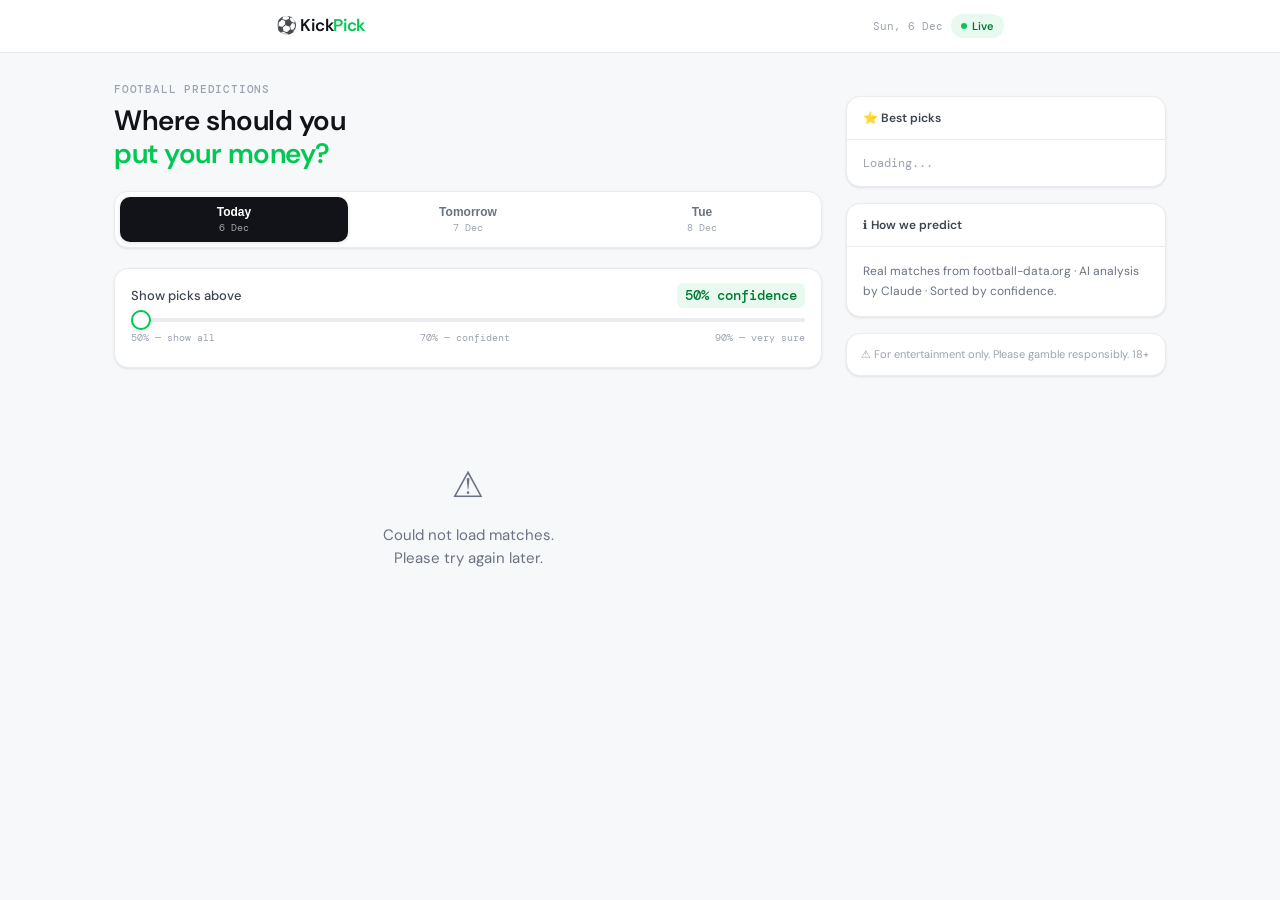
==== index.html @ d5ac938d "Update index.html" ====
<!DOCTYPE html>
<html lang="en">
<head>
<meta charset="UTF-8">
<meta name="viewport" content="width=device-width, initial-scale=1.0, viewport-fit=cover">
<title>KickPick — Today's best football picks</title>
<link rel="preconnect" href="https://fonts.googleapis.com">
<link href="https://fonts.googleapis.com/css2?family=DM+Sans:wght@400;500;600&family=DM+Mono:wght@400;500&display=swap" rel="stylesheet">
<style>
*,*::before,*::after{box-sizing:border-box;margin:0;padding:0}
:root{
  --white:#ffffff;--bg:#F7F8FA;--surface:#ffffff;--border:#EAECF0;
  --ink:#111318;--ink2:#3D4350;--ink3:#6B7280;--ink4:#9CA3AF;
  --green:#00C853;--green-bg:#E8FAF0;--green-dk:#007A32;
  --amber:#FF9500;--amber-bg:#FFF4E0;--amber-dk:#8A5100;
  --red:#F04438;--red-bg:#FEF3F2;--red-dk:#912018;
  --blue:#2563EB;--blue-bg:#EFF6FF;--blue-dk:#1E40AF;
  --radius:14px;--radius-sm:8px;
  --shadow:0 1px 3px rgba(0,0,0,0.06),0 1px 2px rgba(0,0,0,0.04);
  --font-ui:'DM Sans',system-ui,sans-serif;
  --font-data:'DM Mono',monospace;
}
html{-webkit-text-size-adjust:100%}
body{font-family:var(--font-ui);background:var(--bg);color:var(--ink);font-size:15px;line-height:1.5;min-height:100vh;-webkit-font-smoothing:antialiased}

/* Nav */
.nav{background:var(--white);border-bottom:1px solid var(--border);position:sticky;top:0;z-index:200;padding:env(safe-area-inset-top) 0 0}
.nav-inner{max-width:760px;margin:0 auto;padding:0 16px;height:52px;display:flex;align-items:center;justify-content:space-between}
.nav-logo{font-size:17px;font-weight:600;color:var(--ink);letter-spacing:-0.3px}
.nav-logo .dot{color:var(--green)}
.nav-right{display:flex;align-items:center;gap:8px}
.nav-date{font-family:var(--font-data);font-size:11px;color:var(--ink4)}
.nav-pill{display:inline-flex;align-items:center;gap:5px;background:var(--green-bg);color:var(--green-dk);font-size:11px;font-weight:600;padding:4px 10px;border-radius:20px}
.nav-pill::before{content:'';width:6px;height:6px;background:var(--green);border-radius:50%;animation:livepulse 2s ease-in-out infinite}
@keyframes livepulse{0%,100%{opacity:1;transform:scale(1)}50%{opacity:.4;transform:scale(.7)}}

/* Hero */
.hero{max-width:760px;margin:0 auto;padding:24px 16px 0}
.hero-label{font-family:var(--font-data);font-size:11px;font-weight:500;color:var(--ink4);text-transform:uppercase;letter-spacing:.8px;margin-bottom:6px}
.hero-title{font-size:clamp(22px,5vw,28px);font-weight:600;color:var(--ink);letter-spacing:-0.5px;line-height:1.2;margin-bottom:20px}
.hero-title span{color:var(--green)}

/* Date selector tabs */
.date-tabs{display:flex;gap:6px;margin-bottom:20px;background:var(--surface);border:1px solid var(--border);border-radius:var(--radius);padding:5px;box-shadow:var(--shadow)}
.date-tab{flex:1;padding:8px 4px;border-radius:10px;border:none;background:transparent;cursor:pointer;transition:all .2s;-webkit-tap-highlight-color:transparent;text-align:center}
.date-tab.active{background:var(--ink);box-shadow:0 1px 4px rgba(0,0,0,.12)}
.date-tab-label{display:block;font-size:12px;font-weight:600;color:var(--ink3);line-height:1.2;transition:color .2s}
.date-tab-date{display:block;font-family:var(--font-data);font-size:10px;color:var(--ink4);margin-top:2px;transition:color .2s}
.date-tab.active .date-tab-label{color:var(--white)}
.date-tab.active .date-tab-date{color:rgba(255,255,255,.6)}
.date-tab:hover:not(.active) .date-tab-label{color:var(--ink2)}

/* Threshold */
.threshold-bar{background:var(--surface);border:1px solid var(--border);border-radius:var(--radius);padding:14px 16px;margin-bottom:20px;box-shadow:var(--shadow)}
.threshold-top{display:flex;align-items:center;justify-content:space-between;margin-bottom:10px}
.threshold-label{font-size:13px;font-weight:500;color:var(--ink2)}
.threshold-value{font-family:var(--font-data);font-size:14px;font-weight:500;color:var(--green-dk);background:var(--green-bg);padding:2px 8px;border-radius:6px}
.threshold-track{position:relative;height:4px;background:var(--border);border-radius:2px;margin-bottom:6px}
.threshold-fill{position:absolute;left:0;top:0;height:100%;background:var(--green);border-radius:2px;transition:width .1s;pointer-events:none}
input[type=range].slider{-webkit-appearance:none;appearance:none;position:absolute;top:-8px;left:0;width:100%;height:20px;background:transparent;cursor:pointer}
input[type=range].slider::-webkit-slider-thumb{-webkit-appearance:none;width:20px;height:20px;border-radius:50%;background:var(--white);border:2px solid var(--green);box-shadow:0 1px 4px rgba(0,0,0,.15)}
input[type=range].slider::-moz-range-thumb{width:20px;height:20px;border-radius:50%;background:var(--white);border:2px solid var(--green);box-shadow:0 1px 4px rgba(0,0,0,.15)}
.threshold-hints{display:flex;justify-content:space-between;font-family:var(--font-data);font-size:10px;color:var(--ink4);margin-top:8px}
.match-count-line{font-size:12px;color:var(--ink3);margin-top:8px}
.match-count-line strong{color:var(--ink);font-weight:600}

/* League pills */
.summary-row{display:flex;gap:8px;margin-bottom:20px;overflow-x:auto;-webkit-overflow-scrolling:touch;scrollbar-width:none;padding-bottom:2px}
.summary-row::-webkit-scrollbar{display:none}
.sum-pill{flex-shrink:0;display:flex;align-items:center;gap:6px;background:var(--surface);border:1px solid var(--border);border-radius:20px;padding:6px 12px;font-size:12px;font-weight:500;color:var(--ink2);white-space:nowrap;box-shadow:var(--shadow);cursor:pointer;transition:all .15s;-webkit-tap-highlight-color:transparent}
.sum-pill.active{background:var(--ink);border-color:var(--ink);color:var(--white)}
.sum-pill .pill-count{background:var(--border);color:var(--ink3);font-family:var(--font-data);font-size:10px;padding:1px 6px;border-radius:10px}
.sum-pill.active .pill-count{background:rgba(255,255,255,.2);color:var(--white)}

/* Feed */
.feed{max-width:760px;margin:0 auto;padding:0 16px 100px}
.feed-section-label{font-family:var(--font-data);font-size:10px;font-weight:500;text-transform:uppercase;letter-spacing:.8px;color:var(--ink4);margin-bottom:10px;padding-top:4px}

/* Match card */
.match-card{background:var(--surface);border:1px solid var(--border);border-radius:var(--radius);margin-bottom:10px;box-shadow:var(--shadow);overflow:hidden;transition:box-shadow .2s;-webkit-tap-highlight-color:transparent}
.card-header{padding:14px 16px;display:grid;grid-template-columns:1fr auto;gap:12px;align-items:center;cursor:pointer;user-select:none}
.card-left{min-width:0}
.card-meta{display:flex;align-items:center;gap:6px;margin-bottom:6px}
.league-badge{font-size:10px;font-weight:600;padding:2px 7px;border-radius:5px;letter-spacing:.3px;white-space:nowrap}
.kickoff-tag{font-family:var(--font-data);font-size:11px;color:var(--ink4)}
.status-live{font-family:var(--font-data);font-size:10px;font-weight:600;color:var(--red);background:var(--red-bg);padding:2px 7px;border-radius:5px;animation:livepulse 1.5s ease-in-out infinite}
.teams-line{font-size:15px;font-weight:600;color:var(--ink);letter-spacing:-0.2px;white-space:nowrap;overflow:hidden;text-overflow:ellipsis;margin-bottom:4px}
.verdict-line{display:flex;align-items:center;gap:6px}
.verdict-chip{font-size:12px;font-weight:600;padding:3px 9px;border-radius:6px}
.verdict-reason{font-size:12px;color:var(--ink3);overflow:hidden;text-overflow:ellipsis;white-space:nowrap}
.verdict-loading{font-size:12px;color:var(--ink4);font-family:var(--font-data);animation:fadepulse 1.2s ease-in-out infinite}
@keyframes fadepulse{0%,100%{opacity:.4}50%{opacity:1}}

/* Confidence ring */
.conf-ring-wrap{display:flex;flex-direction:column;align-items:center;gap:3px;flex-shrink:0}
.conf-ring{width:52px;height:52px;position:relative}
.conf-ring svg{width:52px;height:52px;transform:rotate(-90deg)}
.conf-ring .ring-bg{fill:none;stroke:var(--border);stroke-width:4}
.conf-ring .ring-fill{fill:none;stroke-width:4;stroke-linecap:round;transition:stroke-dashoffset .6s cubic-bezier(.4,0,.2,1)}
.conf-ring .ring-text{position:absolute;inset:0;display:flex;align-items:center;justify-content:center;font-family:var(--font-data);font-size:12px;font-weight:500}
.conf-label-sm{font-family:var(--font-data);font-size:9px;color:var(--ink4);text-transform:uppercase;letter-spacing:.4px}
.ring-skeleton{width:52px;height:52px;border-radius:50%;background:linear-gradient(90deg,var(--border) 25%,#F3F4F6 50%,var(--border) 75%);background-size:200% 100%;animation:shimmer 1.5s infinite}
@keyframes shimmer{0%{background-position:200% 0}100%{background-position:-200% 0}}

/* Card body */
.card-body{border-top:1px solid var(--border);overflow:hidden;max-height:0;transition:max-height .35s cubic-bezier(.4,0,.2,1)}
.card-body.open{max-height:900px}
.card-body-inner{padding:16px}
.signals{display:grid;grid-template-columns:1fr 1fr 1fr;gap:8px;margin-bottom:16px}
.signal-col{background:var(--bg);border-radius:var(--radius-sm);padding:10px 10px 8px;border:1px solid var(--border)}
.signal-src{font-size:9px;font-weight:600;text-transform:uppercase;letter-spacing:.5px;color:var(--ink4);margin-bottom:5px}
.signal-pick{font-size:14px;font-weight:600;color:var(--ink);line-height:1.1;margin-bottom:3px}
.signal-sub{font-family:var(--font-data);font-size:10px;color:var(--ink3)}
.signal-loading{font-family:var(--font-data);font-size:11px;color:var(--ink4);animation:fadepulse 1.2s ease-in-out infinite}
.stats-block{margin-bottom:16px}
.stat-row{display:grid;grid-template-columns:72px 1fr 72px;align-items:center;gap:8px;margin-bottom:6px}
.stat-val-left{font-family:var(--font-data);font-size:12px;font-weight:500;color:var(--ink2);text-align:right}
.stat-val-right{font-family:var(--font-data);font-size:12px;font-weight:500;color:var(--ink2);text-align:left}
.stat-bar-wrap{position:relative;height:6px;background:var(--border);border-radius:3px;overflow:hidden}
.stat-bar-home{position:absolute;left:0;top:0;height:100%;background:var(--blue);border-radius:3px}
.stat-bar-away{position:absolute;right:0;top:0;height:100%;background:var(--amber);border-radius:3px}
.stat-name{text-align:center;font-size:9px;font-weight:600;text-transform:uppercase;letter-spacing:.5px;color:var(--ink4);margin-bottom:3px}
.form-row{display:grid;grid-template-columns:1fr auto 1fr;align-items:center;gap:8px;margin-bottom:16px}
.form-dots{display:flex;gap:4px}
.form-dots.right{justify-content:flex-end}
.form-dot{width:20px;height:20px;border-radius:50%;font-size:9px;font-weight:700;display:flex;align-items:center;justify-content:center}
.fd-w{background:var(--green-bg);color:var(--green-dk)}
.fd-d{background:#F3F4F6;color:var(--ink3)}
.fd-l{background:var(--red-bg);color:var(--red-dk)}
.form-vs{font-size:10px;font-weight:600;color:var(--ink4);text-align:center}
.odds-row{display:grid;grid-template-columns:1fr 1fr 1fr;gap:6px}
.odd-btn{background:var(--bg);border:1.5px solid var(--border);border-radius:var(--radius-sm);padding:8px 4px 7px;text-align:center;cursor:pointer;transition:all .15s}
.odd-btn.best{background:var(--green-bg);border-color:var(--green)}
.odd-label{display:block;font-size:9px;font-weight:600;text-transform:uppercase;letter-spacing:.4px;color:var(--ink4);margin-bottom:3px}
.odd-value{font-family:var(--font-data);font-size:16px;font-weight:500;color:var(--ink)}
.odd-btn.best .odd-value{color:var(--green-dk)}
.ai-strip{background:var(--blue-bg);border:1px solid #BFDBFE;border-radius:var(--radius-sm);padding:10px 12px;margin-top:10px;display:flex;align-items:flex-start;gap:8px}
.ai-icon{font-size:14px;flex-shrink:0;margin-top:1px}
.ai-text{font-size:12px;color:var(--blue-dk);line-height:1.5}

/* Early pick note for future dates */
.early-note{background:var(--amber-bg);border:1px solid #FDE68A;border-radius:var(--radius-sm);padding:10px 12px;margin-top:10px;font-size:12px;color:var(--amber-dk);display:flex;align-items:center;gap:6px}

/* States */
.global-loading{text-align:center;padding:60px 24px}
.global-loading .spinner{width:32px;height:32px;border:3px solid var(--border);border-top-color:var(--green);border-radius:50%;animation:spin .8s linear infinite;margin:0 auto 16px}
@keyframes spin{to{transform:rotate(360deg)}}
.global-loading p{font-size:14px;color:var(--ink3)}
.empty-state{text-align:center;padding:48px 24px;color:var(--ink3)}
.empty-icon{font-size:36px;margin-bottom:12px}
.no-matches-box{background:var(--surface);border:1px solid var(--border);border-radius:var(--radius);padding:32px;text-align:center;margin-bottom:16px}
.no-matches-box h3{font-size:18px;font-weight:600;margin-bottom:8px}
.no-matches-box p{font-size:13px;color:var(--ink3);line-height:1.7}

/* Verdict colours */
.verdict-high{background:var(--green-bg);color:var(--green-dk)}
.verdict-mid{background:var(--amber-bg);color:var(--amber-dk)}
.verdict-low{background:#F3F4F6;color:var(--ink3)}

/* Bottom nav */
.bottom-nav{position:fixed;bottom:0;left:0;right:0;background:var(--white);border-top:1px solid var(--border);display:flex;padding:8px 0 max(8px,env(safe-area-inset-bottom));z-index:200}
.bn-item{flex:1;display:flex;flex-direction:column;align-items:center;gap:3px;padding:4px 0;color:var(--ink4);font-size:10px;font-weight:500;cursor:pointer;-webkit-tap-highlight-color:transparent;transition:color .15s}
.bn-item.active{color:var(--green-dk)}
.bn-icon{font-size:20px;line-height:1}

/* Desktop */
@media(min-width:900px){
  .layout{max-width:1100px;margin:0 auto;display:grid;grid-template-columns:1fr 320px;gap:24px;padding:0 24px;align-items:start}
  .hero,.feed{max-width:none;padding-left:0;padding-right:0}
  .hero{padding-top:28px}
  .bottom-nav{display:none}
  .feed{padding-bottom:40px}
  .sidebar-panel{position:sticky;top:68px;display:flex;flex-direction:column;gap:16px;padding-top:28px}
  .side-widget{background:var(--surface);border:1px solid var(--border);border-radius:var(--radius);overflow:hidden;box-shadow:var(--shadow)}
  .side-widget-head{padding:12px 16px;border-bottom:1px solid var(--border);font-size:12px;font-weight:600;color:var(--ink2)}
  .side-widget-body{padding:14px 16px}
  .side-row{display:flex;justify-content:space-between;align-items:center;padding:8px 0;border-bottom:1px solid var(--border);font-size:13px}
  .side-row:last-child{border-bottom:none}
  .side-match{color:var(--ink3);font-size:11px;margin-bottom:1px}
  .side-pick{font-weight:600;color:var(--ink)}
  .side-conf{font-family:var(--font-data);font-size:12px;font-weight:500;padding:2px 8px;border-radius:6px}
  .sc-high{background:var(--green-bg);color:var(--green-dk)}
  .sc-mid{background:var(--amber-bg);color:var(--amber-dk)}
}
@media(max-width:899px){.sidebar-panel{display:none}}
@media(max-width:600px){.signals{grid-template-columns:1fr}.hero-title{font-size:22px}}
@media(prefers-reduced-motion:reduce){*,*::before,*::after{animation-duration:.01ms!important;transition-duration:.01ms!important}}
</style>
</head>
<body>

<nav class="nav">
  <div class="nav-inner">
    <div class="nav-logo">⚽ Kick<span class="dot">Pick</span></div>
    <div class="nav-right">
      <span class="nav-date" id="nav-date"></span>
      <span class="nav-pill">Live</span>
    </div>
  </div>
</nav>

<div class="layout">
<div>
  <header class="hero">
    <div class="hero-label">Football predictions</div>
    <h1 class="hero-title">Where should you<br><span>put your money?</span></h1>

    <!-- Date selector -->
    <div class="date-tabs" id="date-tabs" role="tablist"></div>

    <!-- Threshold -->
    <div class="threshold-bar">
      <div class="threshold-top">
        <span class="threshold-label">Show picks above</span>
        <span class="threshold-value" id="thresh-display">50% confidence</span>
      </div>
      <div class="threshold-track">
        <div class="threshold-fill" id="thresh-fill"></div>
        <input type="range" class="slider" id="thresh-slider" min="50" max="90" value="50" step="5">
      </div>
      <div class="threshold-hints">
        <span>50% — show all</span>
        <span>70% — confident</span>
        <span>90% — very sure</span>
      </div>
      <div class="match-count-line" id="match-count-line"></div>
    </div>

    <!-- League pills -->
    <div class="summary-row" id="filter-pills"></div>
  </header>

  <main class="feed" id="feed">
    <div class="global-loading">
      <div class="spinner"></div>
      <p>Loading matches...</p>
    </div>
  </main>
</div>

<aside class="sidebar-panel">
  <div class="side-widget">
    <div class="side-widget-head">⭐ Best picks</div>
    <div class="side-widget-body" id="side-best">
      <div style="font-size:12px;color:var(--ink4);font-family:var(--font-data)">Loading...</div>
    </div>
  </div>
  <div class="side-widget">
    <div class="side-widget-head">ℹ️ How we predict</div>
    <div class="side-widget-body">
      <p style="font-size:12px;color:var(--ink3);line-height:1.7">Real matches from football-data.org · AI analysis by Claude · Sorted by confidence.</p>
    </div>
  </div>
  <div style="background:var(--surface);border:1px solid var(--border);border-radius:var(--radius);padding:12px 14px;font-size:11px;color:var(--ink4);line-height:1.6;box-shadow:var(--shadow)">
    ⚠ For entertainment only. Please gamble responsibly. 18+
  </div>
</aside>
</div>

<nav class="bottom-nav">
  <div class="bn-item active"><span class="bn-icon">⚽</span><span>Matches</span></div>
  <div class="bn-item"><span class="bn-icon">🏆</span><span>Leagues</span></div>
  <div class="bn-item"><span class="bn-icon">📈</span><span>Track record</span></div>
  <div class="bn-item"><span class="bn-icon">⚙️</span><span>Settings</span></div>
</nav>

<script>
// ── State ─────────────────────────────────────────────────────────────────────
let MATCHES = [];
let threshold = 50;
let activeLeague = 'all';
let activeOffset = 0; // 0=today, 1=tomorrow, 2=+2days
let openCards = new Set();
let loadingDates = new Set();

// ── Date helpers ──────────────────────────────────────────────────────────────
function getDateStr(offset) {
  const d = new Date();
  d.setDate(d.getDate() + offset);
  return d.toISOString().split('T')[0];
}

function formatTabDate(offset) {
  const d = new Date();
  d.setDate(d.getDate() + offset);
  return d.toLocaleDateString('en-GB', { day: 'numeric', month: 'short' });
}

function tabLabel(offset) {
  if (offset === 0) return 'Today';
  if (offset === 1) return 'Tomorrow';
  return d_plus(offset);
}

function d_plus(offset) {
  const d = new Date();
  d.setDate(d.getDate() + offset);
  return d.toLocaleDateString('en-GB', { weekday: 'short' });
}

// ── Render date tabs ──────────────────────────────────────────────────────────
function renderDateTabs() {
  const container = document.getElementById('date-tabs');
  container.innerHTML = [0, 1, 2].map(offset => `
    <button class="date-tab${activeOffset===offset?' active':''}"
      role="tab" aria-selected="${activeOffset===offset}"
      onclick="selectDate(${offset})">
      <span class="date-tab-label">${tabLabel(offset)}</span>
      <span class="date-tab-date">${formatTabDate(offset)}</span>
    </button>`).join('');
}

function selectDate(offset) {
  if (activeOffset === offset) return;
  activeOffset = offset;
  activeLeague = 'all';
  openCards.clear();
  renderDateTabs();
  loadMatches();
}

// ── Fetch matches from /api/matches?date=YYYY-MM-DD ───────────────────────────
async function loadMatches() {
  MATCHES = [];
  document.getElementById('feed').innerHTML = `
    <div class="global-loading"><div class="spinner"></div>
    <p>Loading ${tabLabel(activeOffset).toLowerCase()}'s matches...</p></div>`;
  document.getElementById('filter-pills').innerHTML = '';
  document.getElementById('match-count-line').innerHTML = '';
  document.getElementById('side-best').innerHTML = `<div style="font-size:12px;color:var(--ink4);font-family:var(--font-data)">Loading...</div>`;

  const date = getDateStr(activeOffset);

  try {
    const res = await fetch(`/api/matches?date=${date}`);
    if (!res.ok) throw new Error('API error');
    const data = await res.json();
    MATCHES = data.matches || [];

    if (!MATCHES.length) {
      showNoMatches();
      return;
    }

    renderPills();
    renderFeed();

    // AI picks in parallelo
    MATCHES.forEach(async m => {
      const result = await fetchAIPick(m);
      applyAIResult(m, result);
    });

  } catch(e) {
    document.getElementById('feed').innerHTML = `
      <div class="empty-state">
        <div class="empty-icon">⚠️</div>
        <p>Could not load matches.<br>Please try again later.</p>
      </div>`;
  }
}

function showNoMatches() {
  const msgs = {
    0: { icon: '☀️', title: 'No matches today', sub: 'No European fixtures scheduled today. Try tomorrow.' },
    1: { icon: '📅', title: 'No fixtures tomorrow', sub: 'Nothing scheduled yet. Check back later.' },
    2: { icon: '🔭', title: 'Nothing in 2 days', sub: 'Fixtures are published closer to the date.' }
  };
  const m = msgs[activeOffset];
  document.getElementById('feed').innerHTML = `
    <div class="no-matches-box">
      <h3>${m.icon} ${m.title}</h3>
      <p>${m.sub}</p>
    </div>`;
  document.getElementById('match-count-line').innerHTML = `<strong>0 matches</strong> scheduled`;
}

// ── AI pick ───────────────────────────────────────────────────────────────────
async function fetchAIPick(m) {
  try {
    const res = await fetch('/api/ai-pick', {
      method: 'POST',
      headers: { 'Content-Type': 'application/json' },
      body: JSON.stringify({
        home: m.home, away: m.away,
        league: m.league, stage: 'Match',
        homeForm: m.homeForm, awayForm: m.awayForm,
        homeGoals: m.stats.homeGoals, awayGoals: m.stats.awayGoals,
        h2hHome: m.stats.homeH2H, h2hAway: m.stats.awayH2H
      })
    });
    if (!res.ok) throw new Error('AI error');
    return await res.json();
  } catch(e) {
    return { pick: 'Analysis N/A', confidence: 50, insight: 'AI unavailable.', verdictLevel: 'low' };
  }
}

function applyAIResult(m, result) {
  m.aiResult = result;
  const ringEl    = document.getElementById('ring-'+m.id);
  const verdictEl = document.getElementById('verdict-'+m.id);
  const aiPickEl  = document.getElementById('ai-pick-'+m.id);
  const aiStripEl = document.getElementById('ai-strip-'+m.id);
  if (ringEl)    ringEl.innerHTML    = buildRing(result.confidence, result.verdictLevel);
  if (verdictEl) verdictEl.innerHTML = `<span class="verdict-chip verdict-${result.verdictLevel}">${result.pick}</span>
    <span class="verdict-reason">${result.insight}</span>`;
  if (aiPickEl)  aiPickEl.innerHTML  = `<div class="signal-src">🤖 AI pick</div>
    <div class="signal-pick">${result.pick}</div>
    <div class="signal-sub">${result.confidence}% confidence</div>`;
  if (aiStripEl) aiStripEl.querySelector('.ai-text').textContent = result.insight;
  renderFeed();
  updateSidebar();
}

// ── Render helpers ────────────────────────────────────────────────────────────
function buildRing(pct, level) {
  const r=20, circ=2*Math.PI*r, offset=circ-(pct/100)*circ;
  const color=level==='high'?'var(--green)':level==='mid'?'var(--amber)':'#D1D5DB';
  const tc=level==='high'?'var(--green-dk)':level==='mid'?'var(--amber-dk)':'var(--ink3)';
  return `<div class="conf-ring"><svg viewBox="0 0 52 52">
    <circle class="ring-bg" cx="26" cy="26" r="${r}"/>
    <circle class="ring-fill" cx="26" cy="26" r="${r}" stroke="${color}" stroke-dasharray="${circ}" stroke-dashoffset="${offset}"/>
  </svg><div class="ring-text" style="color:${tc}">${pct}%</div></div>
  <span class="conf-label-sm">conf.</span>`;
}

function formDots(str, align) {
  return `<div class="form-dots${align==='right'?' right':''}">` +
    str.split('').map(c=>`<span class="form-dot ${c==='W'?'fd-w':c==='D'?'fd-d':'fd-l'}">${c}</span>`).join('') +
  `</div>`;
}

function statBar(hv, av, label, unit='') {
  const t=hv+av, hp=Math.round(hv/t*100);
  return `<div class="stat-row">
    <div class="stat-val-left">${hv}${unit}</div>
    <div><div class="stat-name">${label}</div>
    <div class="stat-bar-wrap"><div class="stat-bar-home" style="width:${hp}%"></div>
    <div class="stat-bar-away" style="width:${100-hp}%"></div></div></div>
    <div class="stat-val-right">${av}${unit}</div>
  </div>`;
}

function renderCard(m) {
  const ai = m.aiResult;
  const s  = m.stats;
  const isLive = ['IN_PLAY','PAUSED','LIVE'].includes(m.status);
  const isFuture = activeOffset > 0;

  const ringHTML = ai
    ? buildRing(ai.confidence, ai.verdictLevel)
    : `<div class="ring-skeleton"></div><span class="conf-label-sm">loading</span>`;
  const verdictHTML = ai
    ? `<span class="verdict-chip verdict-${ai.verdictLevel}">${ai.pick}</span><span class="verdict-reason">${ai.insight}</span>`
    : `<span class="verdict-loading">AI analysing...</span>`;

  return `<article class="match-card" id="card-${m.id}" data-id="${m.id}" data-league="${m.league}">
    <div class="card-header" role="button" tabindex="0"
         onclick="toggleCard('${m.id}')"
         onkeydown="if(event.key==='Enter'){toggleCard('${m.id}');event.preventDefault()}">
      <div class="card-left">
        <div class="card-meta">
          <span class="league-badge" style="background:${m.leagueBg};color:${m.leagueColor}">${m.league}</span>
          ${isLive
            ? `<span class="status-live">● LIVE</span>`
            : `<span class="kickoff-tag">${m.kickoff}</span>`}
        </div>
        <div class="teams-line">${m.home} vs ${m.away}</div>
        <div class="verdict-line" id="verdict-${m.id}">${verdictHTML}</div>
      </div>
      <div class="conf-ring-wrap" id="ring-${m.id}">${ringHTML}</div>
    </div>
    <div class="card-body" id="body-${m.id}">
      <div class="card-body-inner">
        <div class="form-row">
          ${formDots(m.homeForm,'left')}
          <div class="form-vs">Last 5</div>
          ${formDots(m.awayForm,'right')}
        </div>
        <div class="signals">
          <div class="signal-col">
            <div class="signal-src">📊 Stats</div>
            <div class="signal-pick">${m.predictions.stats.pick}</div>
            <div class="signal-sub">${m.predictions.stats.sub}</div>
          </div>
          <div class="signal-col" id="ai-pick-${m.id}">
            <div class="signal-src">🤖 AI</div>
            ${ai
              ? `<div class="signal-pick">${ai.pick}</div><div class="signal-sub">${ai.confidence}% confidence</div>`
              : `<div class="signal-loading">Thinking...</div>`}
          </div>
          <div class="signal-col">
            <div class="signal-src">👥 Market</div>
            <div class="signal-pick">${m.predictions.market.pick}</div>
            <div class="signal-sub">${m.predictions.market.sub}</div>
          </div>
        </div>
        <div class="stats-block">
          ${statBar(s.homePoss, s.awayPoss, 'Possession', '%')}
          ${statBar(s.homeGoals, s.awayGoals, 'Avg goals')}
          ${statBar(s.homeH2H, s.awayH2H, 'H2H wins')}
        </div>
        <div class="odds-row">
          <div class="odd-btn${m.odds.best==='home'?' best':''}">
            <span class="odd-label">Home</span><span class="odd-value">${m.odds.home}</span></div>
          <div class="odd-btn${m.odds.best==='draw'?' best':''}">
            <span class="odd-label">Draw</span><span class="odd-value">${m.odds.draw}</span></div>
          <div class="odd-btn${m.odds.best==='away'?' best':''}">
            <span class="odd-label">Away</span><span class="odd-value">${m.odds.away}</span></div>
        </div>
        <div class="ai-strip" id="ai-strip-${m.id}">
          <span class="ai-icon">🤖</span>
          <span class="ai-text">${ai ? ai.insight : 'AI analysis loading...'}</span>
        </div>
        ${isFuture ? `<div class="early-note">⚠️ Early prediction — odds and lineups may change before kickoff.</div>` : ''}
      </div>
    </div>
  </article>`;
}

// ── Toggle ────────────────────────────────────────────────────────────────────
function toggleCard(id) {
  openCards.has(id) ? openCards.delete(id) : openCards.add(id);
  const body = document.getElementById('body-'+id);
  const hdr  = body.previousElementSibling;
  body.classList.toggle('open', openCards.has(id));
  hdr.setAttribute('aria-expanded', openCards.has(id));
}

// ── Render feed ───────────────────────────────────────────────────────────────
function renderFeed() {
  const filtered = MATCHES
    .filter(m => activeLeague==='all' || m.league===activeLeague)
    .sort((a,b) => (b.aiResult?.confidence||0) - (a.aiResult?.confidence||0))
    .filter(m => !m.aiResult || m.aiResult.confidence >= threshold);

  const feed = document.getElementById('feed');
  if (!filtered.length) {
    feed.innerHTML = `<div class="empty-state">
      <div class="empty-icon">🔍</div>
      <p>No matches above <strong>${threshold}%</strong>.<br>Lower the threshold to see more.</p>
    </div>`;
    document.getElementById('match-count-line').innerHTML = `<strong>0 matches</strong> above threshold`;
    return;
  }

  const high = filtered.filter(m => m.aiResult?.verdictLevel==='high');
  const rest  = filtered.filter(m => !m.aiResult || m.aiResult.verdictLevel!=='high');
  let html = '';
  if (high.length) {
    html += `<div class="feed-section-label">High confidence · ${high.length} pick${high.length!==1?'s':''}</div>`;
    html += high.map(renderCard).join('');
  }
  if (rest.length) {
    html += `<div class="feed-section-label" style="margin-top:${high.length?16:0}px">Other picks · ${rest.length}</div>`;
    html += rest.map(renderCard).join('');
  }
  feed.innerHTML = html;
  openCards.forEach(id => {
    const b = document.getElementById('body-'+id);
    if (b) b.classList.add('open');
  });
  const highCount = MATCHES.filter(m => m.aiResult?.verdictLevel==='high').length;
  document.getElementById('match-count-line').innerHTML =
    `Showing <strong>${filtered.length} match${filtered.length!==1?'es':''}</strong> · ${highCount} high confidence`;
}

// ── Pills ─────────────────────────────────────────────────────────────────────
function renderPills() {
  const leagues = ['all', ...new Set(MATCHES.map(m=>m.league))];
  document.getElementById('filter-pills').innerHTML = leagues.map(l => {
    const count = l==='all' ? MATCHES.length : MATCHES.filter(m=>m.league===l).length;
    return `<button class="sum-pill${activeLeague===l?' active':''}" onclick="setLeague('${l}')">
      ${l==='all'?'All':l}<span class="pill-count">${count}</span></button>`;
  }).join('');
}

function setLeague(l) { activeLeague=l; renderPills(); renderFeed(); }

// ── Sidebar ───────────────────────────────────────────────────────────────────
function updateSidebar() {
  const best = MATCHES.filter(m=>m.aiResult).sort((a,b)=>b.aiResult.confidence-a.aiResult.confidence).slice(0,5);
  if (!best.length) return;
  document.getElementById('side-best').innerHTML = best.map(m=>`
    <div class="side-row">
      <div><div class="side-match">${m.home} vs ${m.away}</div>
      <div class="side-pick">${m.aiResult.pick}</div></div>
      <span class="side-conf ${m.aiResult.verdictLevel==='high'?'sc-high':'sc-mid'}">${m.aiResult.confidence}%</span>
    </div>`).join('');
}

// ── Slider ────────────────────────────────────────────────────────────────────
const slider = document.getElementById('thresh-slider');
const fill   = document.getElementById('thresh-fill');
const disp   = document.getElementById('thresh-display');
function updateSlider(val) {
  threshold = parseInt(val);
  fill.style.width = ((val-50)/(90-50)*100)+'%';
  disp.textContent = val+'% confidence';
  renderFeed();
}
slider.addEventListener('input', e => updateSlider(e.target.value));
updateSlider(50);

// ── Init ──────────────────────────────────────────────────────────────────────
document.getElementById('nav-date').textContent = new Date().toLocaleDateString('en-GB',{weekday:'short',day:'numeric',month:'short'});
renderDateTabs();
loadMatches();
</script>
</body>
</html>
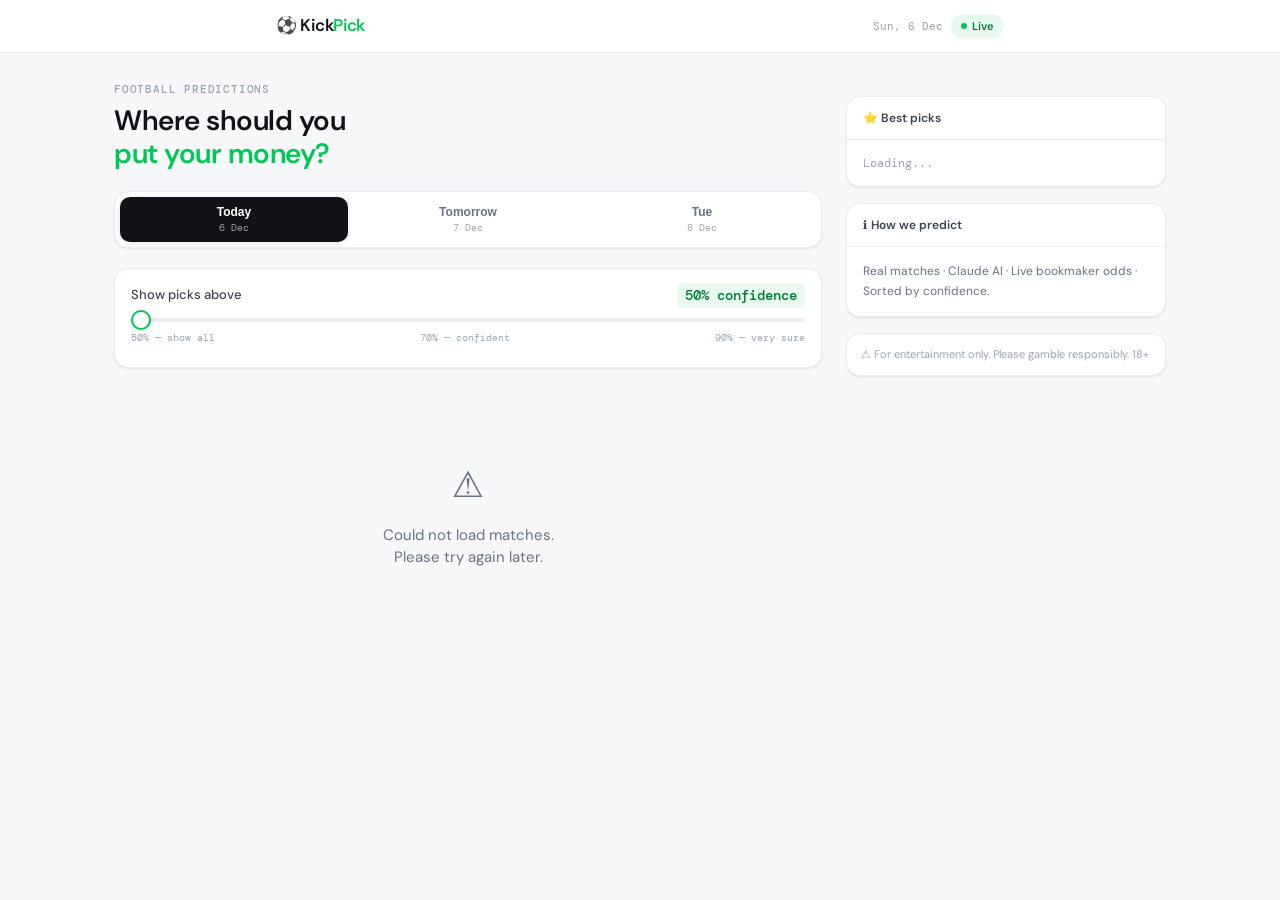
==== commit a8924b87: "Update index.html" ====
--- a/index.html
+++ b/index.html
@@ -22,8 +22,6 @@
 }
 html{-webkit-text-size-adjust:100%}
 body{font-family:var(--font-ui);background:var(--bg);color:var(--ink);font-size:15px;line-height:1.5;min-height:100vh;-webkit-font-smoothing:antialiased}
-
-/* Nav */
 .nav{background:var(--white);border-bottom:1px solid var(--border);position:sticky;top:0;z-index:200;padding:env(safe-area-inset-top) 0 0}
 .nav-inner{max-width:760px;margin:0 auto;padding:0 16px;height:52px;display:flex;align-items:center;justify-content:space-between}
 .nav-logo{font-size:17px;font-weight:600;color:var(--ink);letter-spacing:-0.3px}
@@ -33,24 +31,18 @@
 .nav-pill{display:inline-flex;align-items:center;gap:5px;background:var(--green-bg);color:var(--green-dk);font-size:11px;font-weight:600;padding:4px 10px;border-radius:20px}
 .nav-pill::before{content:'';width:6px;height:6px;background:var(--green);border-radius:50%;animation:livepulse 2s ease-in-out infinite}
 @keyframes livepulse{0%,100%{opacity:1;transform:scale(1)}50%{opacity:.4;transform:scale(.7)}}
-
-/* Hero */
 .hero{max-width:760px;margin:0 auto;padding:24px 16px 0}
 .hero-label{font-family:var(--font-data);font-size:11px;font-weight:500;color:var(--ink4);text-transform:uppercase;letter-spacing:.8px;margin-bottom:6px}
 .hero-title{font-size:clamp(22px,5vw,28px);font-weight:600;color:var(--ink);letter-spacing:-0.5px;line-height:1.2;margin-bottom:20px}
 .hero-title span{color:var(--green)}
-
-/* Date selector tabs */
 .date-tabs{display:flex;gap:6px;margin-bottom:20px;background:var(--surface);border:1px solid var(--border);border-radius:var(--radius);padding:5px;box-shadow:var(--shadow)}
 .date-tab{flex:1;padding:8px 4px;border-radius:10px;border:none;background:transparent;cursor:pointer;transition:all .2s;-webkit-tap-highlight-color:transparent;text-align:center}
 .date-tab.active{background:var(--ink);box-shadow:0 1px 4px rgba(0,0,0,.12)}
-.date-tab-label{display:block;font-size:12px;font-weight:600;color:var(--ink3);line-height:1.2;transition:color .2s}
+.date-tab-label{display:block;font-size:12px;font-weight:600;color:var(--ink3);transition:color .2s}
 .date-tab-date{display:block;font-family:var(--font-data);font-size:10px;color:var(--ink4);margin-top:2px;transition:color .2s}
 .date-tab.active .date-tab-label{color:var(--white)}
 .date-tab.active .date-tab-date{color:rgba(255,255,255,.6)}
 .date-tab:hover:not(.active) .date-tab-label{color:var(--ink2)}
-
-/* Threshold */
 .threshold-bar{background:var(--surface);border:1px solid var(--border);border-radius:var(--radius);padding:14px 16px;margin-bottom:20px;box-shadow:var(--shadow)}
 .threshold-top{display:flex;align-items:center;justify-content:space-between;margin-bottom:10px}
 .threshold-label{font-size:13px;font-weight:500;color:var(--ink2)}
@@ -63,20 +55,14 @@
 .threshold-hints{display:flex;justify-content:space-between;font-family:var(--font-data);font-size:10px;color:var(--ink4);margin-top:8px}
 .match-count-line{font-size:12px;color:var(--ink3);margin-top:8px}
 .match-count-line strong{color:var(--ink);font-weight:600}
-
-/* League pills */
 .summary-row{display:flex;gap:8px;margin-bottom:20px;overflow-x:auto;-webkit-overflow-scrolling:touch;scrollbar-width:none;padding-bottom:2px}
 .summary-row::-webkit-scrollbar{display:none}
 .sum-pill{flex-shrink:0;display:flex;align-items:center;gap:6px;background:var(--surface);border:1px solid var(--border);border-radius:20px;padding:6px 12px;font-size:12px;font-weight:500;color:var(--ink2);white-space:nowrap;box-shadow:var(--shadow);cursor:pointer;transition:all .15s;-webkit-tap-highlight-color:transparent}
 .sum-pill.active{background:var(--ink);border-color:var(--ink);color:var(--white)}
 .sum-pill .pill-count{background:var(--border);color:var(--ink3);font-family:var(--font-data);font-size:10px;padding:1px 6px;border-radius:10px}
 .sum-pill.active .pill-count{background:rgba(255,255,255,.2);color:var(--white)}
-
-/* Feed */
 .feed{max-width:760px;margin:0 auto;padding:0 16px 100px}
 .feed-section-label{font-family:var(--font-data);font-size:10px;font-weight:500;text-transform:uppercase;letter-spacing:.8px;color:var(--ink4);margin-bottom:10px;padding-top:4px}
-
-/* Match card */
 .match-card{background:var(--surface);border:1px solid var(--border);border-radius:var(--radius);margin-bottom:10px;box-shadow:var(--shadow);overflow:hidden;transition:box-shadow .2s;-webkit-tap-highlight-color:transparent}
 .card-header{padding:14px 16px;display:grid;grid-template-columns:1fr auto;gap:12px;align-items:center;cursor:pointer;user-select:none}
 .card-left{min-width:0}
@@ -90,8 +76,6 @@
 .verdict-reason{font-size:12px;color:var(--ink3);overflow:hidden;text-overflow:ellipsis;white-space:nowrap}
 .verdict-loading{font-size:12px;color:var(--ink4);font-family:var(--font-data);animation:fadepulse 1.2s ease-in-out infinite}
 @keyframes fadepulse{0%,100%{opacity:.4}50%{opacity:1}}
-
-/* Confidence ring */
 .conf-ring-wrap{display:flex;flex-direction:column;align-items:center;gap:3px;flex-shrink:0}
 .conf-ring{width:52px;height:52px;position:relative}
 .conf-ring svg{width:52px;height:52px;transform:rotate(-90deg)}
@@ -101,8 +85,6 @@
 .conf-label-sm{font-family:var(--font-data);font-size:9px;color:var(--ink4);text-transform:uppercase;letter-spacing:.4px}
 .ring-skeleton{width:52px;height:52px;border-radius:50%;background:linear-gradient(90deg,var(--border) 25%,#F3F4F6 50%,var(--border) 75%);background-size:200% 100%;animation:shimmer 1.5s infinite}
 @keyframes shimmer{0%{background-position:200% 0}100%{background-position:-200% 0}}
-
-/* Card body */
 .card-body{border-top:1px solid var(--border);overflow:hidden;max-height:0;transition:max-height .35s cubic-bezier(.4,0,.2,1)}
 .card-body.open{max-height:900px}
 .card-body-inner{padding:16px}
@@ -134,14 +116,11 @@
 .odd-label{display:block;font-size:9px;font-weight:600;text-transform:uppercase;letter-spacing:.4px;color:var(--ink4);margin-bottom:3px}
 .odd-value{font-family:var(--font-data);font-size:16px;font-weight:500;color:var(--ink)}
 .odd-btn.best .odd-value{color:var(--green-dk)}
+.odds-source{font-size:10px;color:var(--ink4);text-align:center;margin-top:6px;font-family:var(--font-data)}
 .ai-strip{background:var(--blue-bg);border:1px solid #BFDBFE;border-radius:var(--radius-sm);padding:10px 12px;margin-top:10px;display:flex;align-items:flex-start;gap:8px}
 .ai-icon{font-size:14px;flex-shrink:0;margin-top:1px}
 .ai-text{font-size:12px;color:var(--blue-dk);line-height:1.5}
-
-/* Early pick note for future dates */
 .early-note{background:var(--amber-bg);border:1px solid #FDE68A;border-radius:var(--radius-sm);padding:10px 12px;margin-top:10px;font-size:12px;color:var(--amber-dk);display:flex;align-items:center;gap:6px}
-
-/* States */
 .global-loading{text-align:center;padding:60px 24px}
 .global-loading .spinner{width:32px;height:32px;border:3px solid var(--border);border-top-color:var(--green);border-radius:50%;animation:spin .8s linear infinite;margin:0 auto 16px}
 @keyframes spin{to{transform:rotate(360deg)}}
@@ -151,19 +130,13 @@
 .no-matches-box{background:var(--surface);border:1px solid var(--border);border-radius:var(--radius);padding:32px;text-align:center;margin-bottom:16px}
 .no-matches-box h3{font-size:18px;font-weight:600;margin-bottom:8px}
 .no-matches-box p{font-size:13px;color:var(--ink3);line-height:1.7}
-
-/* Verdict colours */
 .verdict-high{background:var(--green-bg);color:var(--green-dk)}
 .verdict-mid{background:var(--amber-bg);color:var(--amber-dk)}
 .verdict-low{background:#F3F4F6;color:var(--ink3)}
-
-/* Bottom nav */
 .bottom-nav{position:fixed;bottom:0;left:0;right:0;background:var(--white);border-top:1px solid var(--border);display:flex;padding:8px 0 max(8px,env(safe-area-inset-bottom));z-index:200}
 .bn-item{flex:1;display:flex;flex-direction:column;align-items:center;gap:3px;padding:4px 0;color:var(--ink4);font-size:10px;font-weight:500;cursor:pointer;-webkit-tap-highlight-color:transparent;transition:color .15s}
 .bn-item.active{color:var(--green-dk)}
 .bn-icon{font-size:20px;line-height:1}
-
-/* Desktop */
 @media(min-width:900px){
   .layout{max-width:1100px;margin:0 auto;display:grid;grid-template-columns:1fr 320px;gap:24px;padding:0 24px;align-items:start}
   .hero,.feed{max-width:none;padding-left:0;padding-right:0}
@@ -204,11 +177,7 @@
   <header class="hero">
     <div class="hero-label">Football predictions</div>
     <h1 class="hero-title">Where should you<br><span>put your money?</span></h1>
-
-    <!-- Date selector -->
-    <div class="date-tabs" id="date-tabs" role="tablist"></div>
-
-    <!-- Threshold -->
+    <div class="date-tabs" id="date-tabs"></div>
     <div class="threshold-bar">
       <div class="threshold-top">
         <span class="threshold-label">Show picks above</span>
@@ -225,16 +194,10 @@
       </div>
       <div class="match-count-line" id="match-count-line"></div>
     </div>
-
-    <!-- League pills -->
     <div class="summary-row" id="filter-pills"></div>
   </header>
-
   <main class="feed" id="feed">
-    <div class="global-loading">
-      <div class="spinner"></div>
-      <p>Loading matches...</p>
-    </div>
+    <div class="global-loading"><div class="spinner"></div><p>Loading matches...</p></div>
   </main>
 </div>
 
@@ -248,7 +211,7 @@
   <div class="side-widget">
     <div class="side-widget-head">ℹ️ How we predict</div>
     <div class="side-widget-body">
-      <p style="font-size:12px;color:var(--ink3);line-height:1.7">Real matches from football-data.org · AI analysis by Claude · Sorted by confidence.</p>
+      <p style="font-size:12px;color:var(--ink3);line-height:1.7">Real matches · Claude AI · Live bookmaker odds · Sorted by confidence.</p>
     </div>
   </div>
   <div style="background:var(--surface);border:1px solid var(--border);border-radius:var(--radius);padding:12px 14px;font-size:11px;color:var(--ink4);line-height:1.6;box-shadow:var(--shadow)">
@@ -267,61 +230,65 @@
 <script>
 // ── State ─────────────────────────────────────────────────────────────────────
 let MATCHES = [];
+let ODDS_MAP = {}; // key: "home_team::away_team" → odds data
 let threshold = 50;
 let activeLeague = 'all';
-let activeOffset = 0; // 0=today, 1=tomorrow, 2=+2days
+let activeOffset = 0;
 let openCards = new Set();
-let loadingDates = new Set();
 
 // ── Date helpers ──────────────────────────────────────────────────────────────
 function getDateStr(offset) {
-  const d = new Date();
-  d.setDate(d.getDate() + offset);
+  const d = new Date(); d.setDate(d.getDate() + offset);
   return d.toISOString().split('T')[0];
 }
-
 function formatTabDate(offset) {
-  const d = new Date();
-  d.setDate(d.getDate() + offset);
+  const d = new Date(); d.setDate(d.getDate() + offset);
   return d.toLocaleDateString('en-GB', { day: 'numeric', month: 'short' });
 }
-
 function tabLabel(offset) {
   if (offset === 0) return 'Today';
   if (offset === 1) return 'Tomorrow';
-  return d_plus(offset);
-}
-
-function d_plus(offset) {
-  const d = new Date();
-  d.setDate(d.getDate() + offset);
+  const d = new Date(); d.setDate(d.getDate() + offset);
   return d.toLocaleDateString('en-GB', { weekday: 'short' });
 }
 
-// ── Render date tabs ──────────────────────────────────────────────────────────
 function renderDateTabs() {
-  const container = document.getElementById('date-tabs');
-  container.innerHTML = [0, 1, 2].map(offset => `
-    <button class="date-tab${activeOffset===offset?' active':''}"
-      role="tab" aria-selected="${activeOffset===offset}"
-      onclick="selectDate(${offset})">
-      <span class="date-tab-label">${tabLabel(offset)}</span>
-      <span class="date-tab-date">${formatTabDate(offset)}</span>
+  document.getElementById('date-tabs').innerHTML = [0,1,2].map(o => `
+    <button class="date-tab${activeOffset===o?' active':''}" onclick="selectDate(${o})">
+      <span class="date-tab-label">${tabLabel(o)}</span>
+      <span class="date-tab-date">${formatTabDate(o)}</span>
     </button>`).join('');
 }
 
 function selectDate(offset) {
   if (activeOffset === offset) return;
-  activeOffset = offset;
-  activeLeague = 'all';
-  openCards.clear();
-  renderDateTabs();
-  loadMatches();
-}
-
-// ── Fetch matches from /api/matches?date=YYYY-MM-DD ───────────────────────────
-async function loadMatches() {
-  MATCHES = [];
+  activeOffset = offset; activeLeague = 'all'; openCards.clear();
+  renderDateTabs(); loadAll();
+}
+
+// ── Match name normalizer for odds matching ───────────────────────────────────
+function normalize(str) {
+  return str.toLowerCase()
+    .replace(/fc|afc|cf|sc|ac|as|ss|us |cd |rc |rcd |ud |sd |ca |cp |sv |vfb |bsc |tsv |tsg /g, '')
+    .replace(/[^a-z0-9]/g, '').trim();
+}
+
+function findOdds(home, away) {
+  const nh = normalize(home), na = normalize(away);
+  for (const key of Object.keys(ODDS_MAP)) {
+    const [kh, ka] = key.split('::');
+    if (normalize(kh).includes(nh) || nh.includes(normalize(kh))) {
+      if (normalize(ka).includes(na) || na.includes(normalize(ka))) {
+        return ODDS_MAP[key];
+      }
+    }
+  }
+  return null;
+}
+
+// ── Load matches + odds in parallel ──────────────────────────────────────────
+async function loadAll() {
+  MATCHES = []; ODDS_MAP = {};
   document.getElementById('feed').innerHTML = `
     <div class="global-loading"><div class="spinner"></div>
     <p>Loading ${tabLabel(activeOffset).toLowerCase()}'s matches...</p></div>`;
@@ -331,47 +298,59 @@
 
   const date = getDateStr(activeOffset);
 
-  try {
-    const res = await fetch(`/api/matches?date=${date}`);
-    if (!res.ok) throw new Error('API error');
-    const data = await res.json();
-    MATCHES = data.matches || [];
-
-    if (!MATCHES.length) {
-      showNoMatches();
-      return;
+  // Fetch matches e odds in parallelo
+  const [matchRes, oddsRes] = await Promise.allSettled([
+    fetch(`/api/matches?date=${date}`).then(r => r.json()),
+    fetch('/api/odds').then(r => r.json())
+  ]);
+
+  // Processa odds
+  if (oddsRes.status === 'fulfilled' && oddsRes.value.odds) {
+    for (const o of oddsRes.value.odds) {
+      ODDS_MAP[`${o.homeTeam}::${o.awayTeam}`] = o;
     }
-
-    renderPills();
-    renderFeed();
-
-    // AI picks in parallelo
-    MATCHES.forEach(async m => {
-      const result = await fetchAIPick(m);
-      applyAIResult(m, result);
-    });
-
-  } catch(e) {
+  }
+
+  // Processa partite
+  if (matchRes.status === 'rejected' || !matchRes.value?.matches) {
     document.getElementById('feed').innerHTML = `
-      <div class="empty-state">
-        <div class="empty-icon">⚠️</div>
-        <p>Could not load matches.<br>Please try again later.</p>
-      </div>`;
-  }
+      <div class="empty-state"><div class="empty-icon">⚠️</div>
+      <p>Could not load matches.<br>Please try again later.</p></div>`;
+    return;
+  }
+
+  MATCHES = matchRes.value.matches || [];
+
+  // Arricchisci con odds reali dove disponibili
+  for (const m of MATCHES) {
+    const o = findOdds(m.home, m.away);
+    if (o) {
+      m.predictions.market = { pick: o.pick, sub: o.consensus };
+      m.odds = o.odds;
+      m.hasRealOdds = true;
+    }
+  }
+
+  if (!MATCHES.length) { showNoMatches(); return; }
+
+  renderPills(); renderFeed();
+
+  // AI picks in parallelo
+  MATCHES.forEach(async m => {
+    const result = await fetchAIPick(m);
+    applyAIResult(m, result);
+  });
 }
 
 function showNoMatches() {
   const msgs = {
-    0: { icon: '☀️', title: 'No matches today', sub: 'No European fixtures scheduled today. Try tomorrow.' },
-    1: { icon: '📅', title: 'No fixtures tomorrow', sub: 'Nothing scheduled yet. Check back later.' },
-    2: { icon: '🔭', title: 'Nothing in 2 days', sub: 'Fixtures are published closer to the date.' }
+    0: { icon: '☀️', title: 'No matches today', sub: 'No European fixtures today. Try tomorrow.' },
+    1: { icon: '📅', title: 'No fixtures tomorrow', sub: 'Nothing scheduled yet.' },
+    2: { icon: '🔭', title: 'Nothing in 2 days', sub: 'Check back closer to the date.' }
   };
   const m = msgs[activeOffset];
   document.getElementById('feed').innerHTML = `
-    <div class="no-matches-box">
-      <h3>${m.icon} ${m.title}</h3>
-      <p>${m.sub}</p>
-    </div>`;
+    <div class="no-matches-box"><h3>${m.icon} ${m.title}</h3><p>${m.sub}</p></div>`;
   document.getElementById('match-count-line').innerHTML = `<strong>0 matches</strong> scheduled`;
 }
 
@@ -379,11 +358,9 @@
 async function fetchAIPick(m) {
   try {
     const res = await fetch('/api/ai-pick', {
-      method: 'POST',
-      headers: { 'Content-Type': 'application/json' },
+      method: 'POST', headers: { 'Content-Type': 'application/json' },
       body: JSON.stringify({
-        home: m.home, away: m.away,
-        league: m.league, stage: 'Match',
+        home: m.home, away: m.away, league: m.league, stage: 'Match',
         homeForm: m.homeForm, awayForm: m.awayForm,
         homeGoals: m.stats.homeGoals, awayGoals: m.stats.awayGoals,
         h2hHome: m.stats.homeH2H, h2hAway: m.stats.awayH2H
@@ -392,7 +369,7 @@
     if (!res.ok) throw new Error('AI error');
     return await res.json();
   } catch(e) {
-    return { pick: 'Analysis N/A', confidence: 50, insight: 'AI unavailable.', verdictLevel: 'low' };
+    return { pick: 'N/A', confidence: 50, insight: 'AI unavailable.', verdictLevel: 'low' };
   }
 }
 
@@ -409,8 +386,7 @@
     <div class="signal-pick">${result.pick}</div>
     <div class="signal-sub">${result.confidence}% confidence</div>`;
   if (aiStripEl) aiStripEl.querySelector('.ai-text').textContent = result.insight;
-  renderFeed();
-  updateSidebar();
+  renderFeed(); updateSidebar();
 }
 
 // ── Render helpers ────────────────────────────────────────────────────────────
@@ -447,7 +423,6 @@
   const s  = m.stats;
   const isLive = ['IN_PLAY','PAUSED','LIVE'].includes(m.status);
   const isFuture = activeOffset > 0;
-
   const ringHTML = ai
     ? buildRing(ai.confidence, ai.verdictLevel)
     : `<div class="ring-skeleton"></div><span class="conf-label-sm">loading</span>`;
@@ -462,9 +437,7 @@
       <div class="card-left">
         <div class="card-meta">
           <span class="league-badge" style="background:${m.leagueBg};color:${m.leagueColor}">${m.league}</span>
-          ${isLive
-            ? `<span class="status-live">● LIVE</span>`
-            : `<span class="kickoff-tag">${m.kickoff}</span>`}
+          ${isLive ? `<span class="status-live">● LIVE</span>` : `<span class="kickoff-tag">${m.kickoff}</span>`}
         </div>
         <div class="teams-line">${m.home} vs ${m.away}</div>
         <div class="verdict-line" id="verdict-${m.id}">${verdictHTML}</div>
@@ -485,13 +458,12 @@
             <div class="signal-sub">${m.predictions.stats.sub}</div>
           </div>
           <div class="signal-col" id="ai-pick-${m.id}">
-            <div class="signal-src">🤖 AI</div>
-            ${ai
-              ? `<div class="signal-pick">${ai.pick}</div><div class="signal-sub">${ai.confidence}% confidence</div>`
-              : `<div class="signal-loading">Thinking...</div>`}
+            <div class="signal-src">🤖 AI pick</div>
+            ${ai ? `<div class="signal-pick">${ai.pick}</div><div class="signal-sub">${ai.confidence}% confidence</div>`
+                 : `<div class="signal-loading">Thinking...</div>`}
           </div>
           <div class="signal-col">
-            <div class="signal-src">👥 Market</div>
+            <div class="signal-src">👥 ${m.hasRealOdds ? 'Market' : 'Signal'}</div>
             <div class="signal-pick">${m.predictions.market.pick}</div>
             <div class="signal-sub">${m.predictions.market.sub}</div>
           </div>
@@ -509,17 +481,17 @@
           <div class="odd-btn${m.odds.best==='away'?' best':''}">
             <span class="odd-label">Away</span><span class="odd-value">${m.odds.away}</span></div>
         </div>
+        ${m.hasRealOdds ? `<div class="odds-source">📊 Live odds from bookmakers · ${m.predictions.market.sub}</div>` : ''}
         <div class="ai-strip" id="ai-strip-${m.id}">
           <span class="ai-icon">🤖</span>
           <span class="ai-text">${ai ? ai.insight : 'AI analysis loading...'}</span>
         </div>
-        ${isFuture ? `<div class="early-note">⚠️ Early prediction — odds and lineups may change before kickoff.</div>` : ''}
+        ${isFuture ? `<div class="early-note">⚠️ Early prediction — odds may change before kickoff.</div>` : ''}
       </div>
     </div>
   </article>`;
 }
 
-// ── Toggle ────────────────────────────────────────────────────────────────────
 function toggleCard(id) {
   openCards.has(id) ? openCards.delete(id) : openCards.add(id);
   const body = document.getElementById('body-'+id);
@@ -528,7 +500,6 @@
   hdr.setAttribute('aria-expanded', openCards.has(id));
 }
 
-// ── Render feed ───────────────────────────────────────────────────────────────
 function renderFeed() {
   const filtered = MATCHES
     .filter(m => activeLeague==='all' || m.league===activeLeague)
@@ -537,14 +508,11 @@
 
   const feed = document.getElementById('feed');
   if (!filtered.length) {
-    feed.innerHTML = `<div class="empty-state">
-      <div class="empty-icon">🔍</div>
-      <p>No matches above <strong>${threshold}%</strong>.<br>Lower the threshold to see more.</p>
-    </div>`;
+    feed.innerHTML = `<div class="empty-state"><div class="empty-icon">🔍</div>
+      <p>No matches above <strong>${threshold}%</strong>.<br>Lower the threshold to see more.</p></div>`;
     document.getElementById('match-count-line').innerHTML = `<strong>0 matches</strong> above threshold`;
     return;
   }
-
   const high = filtered.filter(m => m.aiResult?.verdictLevel==='high');
   const rest  = filtered.filter(m => !m.aiResult || m.aiResult.verdictLevel!=='high');
   let html = '';
@@ -557,16 +525,12 @@
     html += rest.map(renderCard).join('');
   }
   feed.innerHTML = html;
-  openCards.forEach(id => {
-    const b = document.getElementById('body-'+id);
-    if (b) b.classList.add('open');
-  });
+  openCards.forEach(id => { const b=document.getElementById('body-'+id); if(b) b.classList.add('open'); });
   const highCount = MATCHES.filter(m => m.aiResult?.verdictLevel==='high').length;
   document.getElementById('match-count-line').innerHTML =
     `Showing <strong>${filtered.length} match${filtered.length!==1?'es':''}</strong> · ${highCount} high confidence`;
 }
 
-// ── Pills ─────────────────────────────────────────────────────────────────────
 function renderPills() {
   const leagues = ['all', ...new Set(MATCHES.map(m=>m.league))];
   document.getElementById('filter-pills').innerHTML = leagues.map(l => {
@@ -578,7 +542,6 @@
 
 function setLeague(l) { activeLeague=l; renderPills(); renderFeed(); }
 
-// ── Sidebar ───────────────────────────────────────────────────────────────────
 function updateSidebar() {
   const best = MATCHES.filter(m=>m.aiResult).sort((a,b)=>b.aiResult.confidence-a.aiResult.confidence).slice(0,5);
   if (!best.length) return;
@@ -590,7 +553,6 @@
     </div>`).join('');
 }
 
-// ── Slider ────────────────────────────────────────────────────────────────────
 const slider = document.getElementById('thresh-slider');
 const fill   = document.getElementById('thresh-fill');
 const disp   = document.getElementById('thresh-display');
@@ -603,10 +565,9 @@
 slider.addEventListener('input', e => updateSlider(e.target.value));
 updateSlider(50);
 
-// ── Init ──────────────────────────────────────────────────────────────────────
 document.getElementById('nav-date').textContent = new Date().toLocaleDateString('en-GB',{weekday:'short',day:'numeric',month:'short'});
 renderDateTabs();
-loadMatches();
+loadAll();
 </script>
 </body>
 </html>
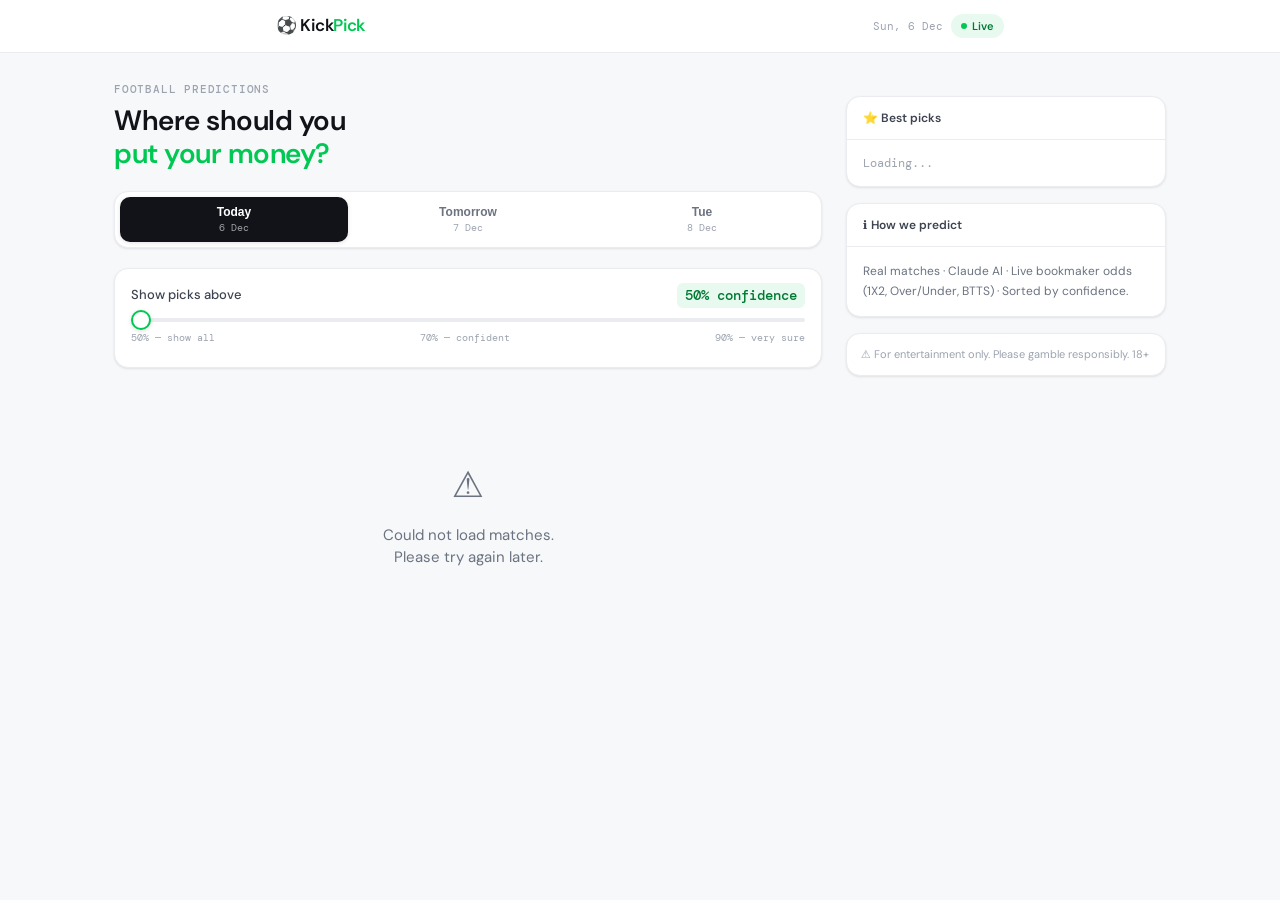
==== commit 9b721c7a: "Update index.html" ====
--- a/index.html
+++ b/index.html
@@ -15,6 +15,7 @@
   --amber:#FF9500;--amber-bg:#FFF4E0;--amber-dk:#8A5100;
   --red:#F04438;--red-bg:#FEF3F2;--red-dk:#912018;
   --blue:#2563EB;--blue-bg:#EFF6FF;--blue-dk:#1E40AF;
+  --purple:#7C3AED;--purple-bg:#F5F3FF;--purple-dk:#5B21B6;
   --radius:14px;--radius-sm:8px;
   --shadow:0 1px 3px rgba(0,0,0,0.06),0 1px 2px rgba(0,0,0,0.04);
   --font-ui:'DM Sans',system-ui,sans-serif;
@@ -86,14 +87,18 @@
 .ring-skeleton{width:52px;height:52px;border-radius:50%;background:linear-gradient(90deg,var(--border) 25%,#F3F4F6 50%,var(--border) 75%);background-size:200% 100%;animation:shimmer 1.5s infinite}
 @keyframes shimmer{0%{background-position:200% 0}100%{background-position:-200% 0}}
 .card-body{border-top:1px solid var(--border);overflow:hidden;max-height:0;transition:max-height .35s cubic-bezier(.4,0,.2,1)}
-.card-body.open{max-height:900px}
+.card-body.open{max-height:1100px}
 .card-body-inner{padding:16px}
+
+/* Three signals */
 .signals{display:grid;grid-template-columns:1fr 1fr 1fr;gap:8px;margin-bottom:16px}
 .signal-col{background:var(--bg);border-radius:var(--radius-sm);padding:10px 10px 8px;border:1px solid var(--border)}
 .signal-src{font-size:9px;font-weight:600;text-transform:uppercase;letter-spacing:.5px;color:var(--ink4);margin-bottom:5px}
 .signal-pick{font-size:14px;font-weight:600;color:var(--ink);line-height:1.1;margin-bottom:3px}
 .signal-sub{font-family:var(--font-data);font-size:10px;color:var(--ink3)}
 .signal-loading{font-family:var(--font-data);font-size:11px;color:var(--ink4);animation:fadepulse 1.2s ease-in-out infinite}
+
+/* Stats */
 .stats-block{margin-bottom:16px}
 .stat-row{display:grid;grid-template-columns:72px 1fr 72px;align-items:center;gap:8px;margin-bottom:6px}
 .stat-val-left{font-family:var(--font-data);font-size:12px;font-weight:500;color:var(--ink2);text-align:right}
@@ -102,6 +107,8 @@
 .stat-bar-home{position:absolute;left:0;top:0;height:100%;background:var(--blue);border-radius:3px}
 .stat-bar-away{position:absolute;right:0;top:0;height:100%;background:var(--amber);border-radius:3px}
 .stat-name{text-align:center;font-size:9px;font-weight:600;text-transform:uppercase;letter-spacing:.5px;color:var(--ink4);margin-bottom:3px}
+
+/* Form dots */
 .form-row{display:grid;grid-template-columns:1fr auto 1fr;align-items:center;gap:8px;margin-bottom:16px}
 .form-dots{display:flex;gap:4px}
 .form-dots.right{justify-content:flex-end}
@@ -110,17 +117,37 @@
 .fd-d{background:#F3F4F6;color:var(--ink3)}
 .fd-l{background:var(--red-bg);color:var(--red-dk)}
 .form-vs{font-size:10px;font-weight:600;color:var(--ink4);text-align:center}
-.odds-row{display:grid;grid-template-columns:1fr 1fr 1fr;gap:6px}
+
+/* 1X2 odds */
+.odds-row{display:grid;grid-template-columns:1fr 1fr 1fr;gap:6px;margin-bottom:12px}
 .odd-btn{background:var(--bg);border:1.5px solid var(--border);border-radius:var(--radius-sm);padding:8px 4px 7px;text-align:center;cursor:pointer;transition:all .15s}
 .odd-btn.best{background:var(--green-bg);border-color:var(--green)}
 .odd-label{display:block;font-size:9px;font-weight:600;text-transform:uppercase;letter-spacing:.4px;color:var(--ink4);margin-bottom:3px}
 .odd-value{font-family:var(--font-data);font-size:16px;font-weight:500;color:var(--ink)}
 .odd-btn.best .odd-value{color:var(--green-dk)}
-.odds-source{font-size:10px;color:var(--ink4);text-align:center;margin-top:6px;font-family:var(--font-data)}
-.ai-strip{background:var(--blue-bg);border:1px solid #BFDBFE;border-radius:var(--radius-sm);padding:10px 12px;margin-top:10px;display:flex;align-items:flex-start;gap:8px}
+
+/* Extra markets section */
+.markets-section{margin-bottom:14px}
+.markets-title{font-family:var(--font-data);font-size:9px;font-weight:600;text-transform:uppercase;letter-spacing:.6px;color:var(--ink4);margin-bottom:8px}
+.markets-grid{display:grid;grid-template-columns:1fr 1fr;gap:6px}
+.market-card{background:var(--bg);border:1px solid var(--border);border-radius:var(--radius-sm);padding:10px 12px;display:flex;justify-content:space-between;align-items:center}
+.market-card.highlighted{border-color:var(--green);background:var(--green-bg)}
+.market-card.highlighted .mkt-pick{color:var(--green-dk)}
+.market-card.highlighted .mkt-odd{color:var(--green-dk)}
+.mkt-left{}
+.mkt-type{font-size:9px;font-weight:600;text-transform:uppercase;letter-spacing:.4px;color:var(--ink4);margin-bottom:3px}
+.mkt-pick{font-size:13px;font-weight:600;color:var(--ink)}
+.mkt-prob{font-family:var(--font-data);font-size:10px;color:var(--ink3);margin-top:1px}
+.mkt-odd{font-family:var(--font-data);font-size:18px;font-weight:500;color:var(--ink2)}
+
+/* AI strip */
+.ai-strip{background:var(--blue-bg);border:1px solid #BFDBFE;border-radius:var(--radius-sm);padding:10px 12px;margin-top:2px;display:flex;align-items:flex-start;gap:8px}
 .ai-icon{font-size:14px;flex-shrink:0;margin-top:1px}
 .ai-text{font-size:12px;color:var(--blue-dk);line-height:1.5}
+.odds-source{font-size:10px;color:var(--ink4);text-align:center;margin-bottom:12px;font-family:var(--font-data)}
 .early-note{background:var(--amber-bg);border:1px solid #FDE68A;border-radius:var(--radius-sm);padding:10px 12px;margin-top:10px;font-size:12px;color:var(--amber-dk);display:flex;align-items:center;gap:6px}
+
+/* States */
 .global-loading{text-align:center;padding:60px 24px}
 .global-loading .spinner{width:32px;height:32px;border:3px solid var(--border);border-top-color:var(--green);border-radius:50%;animation:spin .8s linear infinite;margin:0 auto 16px}
 @keyframes spin{to{transform:rotate(360deg)}}
@@ -156,7 +183,7 @@
   .sc-mid{background:var(--amber-bg);color:var(--amber-dk)}
 }
 @media(max-width:899px){.sidebar-panel{display:none}}
-@media(max-width:600px){.signals{grid-template-columns:1fr}.hero-title{font-size:22px}}
+@media(max-width:600px){.signals{grid-template-columns:1fr}.markets-grid{grid-template-columns:1fr}.hero-title{font-size:22px}}
 @media(prefers-reduced-motion:reduce){*,*::before,*::after{animation-duration:.01ms!important;transition-duration:.01ms!important}}
 </style>
 </head>
@@ -211,7 +238,7 @@
   <div class="side-widget">
     <div class="side-widget-head">ℹ️ How we predict</div>
     <div class="side-widget-body">
-      <p style="font-size:12px;color:var(--ink3);line-height:1.7">Real matches · Claude AI · Live bookmaker odds · Sorted by confidence.</p>
+      <p style="font-size:12px;color:var(--ink3);line-height:1.7">Real matches · Claude AI · Live bookmaker odds (1X2, Over/Under, BTTS) · Sorted by confidence.</p>
     </div>
   </div>
   <div style="background:var(--surface);border:1px solid var(--border);border-radius:var(--radius);padding:12px 14px;font-size:11px;color:var(--ink4);line-height:1.6;box-shadow:var(--shadow)">
@@ -228,15 +255,12 @@
 </nav>
 
 <script>
-// ── State ─────────────────────────────────────────────────────────────────────
 let MATCHES = [];
-let ODDS_MAP = {}; // key: "home_team::away_team" → odds data
 let threshold = 50;
 let activeLeague = 'all';
 let activeOffset = 0;
 let openCards = new Set();
 
-// ── Date helpers ──────────────────────────────────────────────────────────────
 function getDateStr(offset) {
   const d = new Date(); d.setDate(d.getDate() + offset);
   return d.toISOString().split('T')[0];
@@ -251,7 +275,6 @@
   const d = new Date(); d.setDate(d.getDate() + offset);
   return d.toLocaleDateString('en-GB', { weekday: 'short' });
 }
-
 function renderDateTabs() {
   document.getElementById('date-tabs').innerHTML = [0,1,2].map(o => `
     <button class="date-tab${activeOffset===o?' active':''}" onclick="selectDate(${o})">
@@ -259,36 +282,14 @@
       <span class="date-tab-date">${formatTabDate(o)}</span>
     </button>`).join('');
 }
-
 function selectDate(offset) {
   if (activeOffset === offset) return;
   activeOffset = offset; activeLeague = 'all'; openCards.clear();
   renderDateTabs(); loadAll();
 }
 
-// ── Match name normalizer for odds matching ───────────────────────────────────
-function normalize(str) {
-  return str.toLowerCase()
-    .replace(/fc|afc|cf|sc|ac|as|ss|us |cd |rc |rcd |ud |sd |ca |cp |sv |vfb |bsc |tsv |tsg /g, '')
-    .replace(/[^a-z0-9]/g, '').trim();
-}
-
-function findOdds(home, away) {
-  const nh = normalize(home), na = normalize(away);
-  for (const key of Object.keys(ODDS_MAP)) {
-    const [kh, ka] = key.split('::');
-    if (normalize(kh).includes(nh) || nh.includes(normalize(kh))) {
-      if (normalize(ka).includes(na) || na.includes(normalize(ka))) {
-        return ODDS_MAP[key];
-      }
-    }
-  }
-  return null;
-}
-
-// ── Load matches + odds in parallel ──────────────────────────────────────────
 async function loadAll() {
-  MATCHES = []; ODDS_MAP = {};
+  MATCHES = [];
   document.getElementById('feed').innerHTML = `
     <div class="global-loading"><div class="spinner"></div>
     <p>Loading ${tabLabel(activeOffset).toLowerCase()}'s matches...</p></div>`;
@@ -296,57 +297,29 @@
   document.getElementById('match-count-line').innerHTML = '';
   document.getElementById('side-best').innerHTML = `<div style="font-size:12px;color:var(--ink4);font-family:var(--font-data)">Loading...</div>`;
 
-  const date = getDateStr(activeOffset);
-
-  // Fetch matches e odds in parallelo
-  const [matchRes, oddsRes] = await Promise.allSettled([
-    fetch(`/api/matches?date=${date}`).then(r => r.json()),
-    fetch('/api/odds').then(r => r.json())
-  ]);
-
-  // Processa odds
-  if (oddsRes.status === 'fulfilled' && oddsRes.value.odds) {
-    for (const o of oddsRes.value.odds) {
-      ODDS_MAP[`${o.homeTeam}::${o.awayTeam}`] = o;
-    }
-  }
-
-  // Processa partite
-  if (matchRes.status === 'rejected' || !matchRes.value?.matches) {
+  try {
+    const res = await fetch(`/api/matches?date=${getDateStr(activeOffset)}`);
+    if (!res.ok) throw new Error('API error');
+    const data = await res.json();
+    MATCHES = data.matches || [];
+    if (!MATCHES.length) { showNoMatches(); return; }
+    renderPills(); renderFeed();
+    MATCHES.forEach(async m => {
+      const result = await fetchAIPick(m);
+      applyAIResult(m, result);
+    });
+  } catch(e) {
     document.getElementById('feed').innerHTML = `
       <div class="empty-state"><div class="empty-icon">⚠️</div>
       <p>Could not load matches.<br>Please try again later.</p></div>`;
-    return;
   }
-
-  MATCHES = matchRes.value.matches || [];
-
-  // Arricchisci con odds reali dove disponibili
-  for (const m of MATCHES) {
-    const o = findOdds(m.home, m.away);
-    if (o) {
-      m.predictions.market = { pick: o.pick, sub: o.consensus };
-      m.odds = o.odds;
-      m.hasRealOdds = true;
-    }
-  }
-
-  if (!MATCHES.length) { showNoMatches(); return; }
-
-  renderPills(); renderFeed();
-
-  // AI picks in parallelo
-  MATCHES.forEach(async m => {
-    const result = await fetchAIPick(m);
-    applyAIResult(m, result);
-  });
 }
 
 function showNoMatches() {
   const msgs = {
-    0: { icon: '☀️', title: 'No matches today', sub: 'No European fixtures today. Try tomorrow.' },
-    1: { icon: '📅', title: 'No fixtures tomorrow', sub: 'Nothing scheduled yet.' },
-    2: { icon: '🔭', title: 'Nothing in 2 days', sub: 'Check back closer to the date.' }
+    0: { icon:'☀️', title:'No matches today', sub:'No fixtures scheduled. Try tomorrow.' },
+    1: { icon:'📅', title:'No fixtures tomorrow', sub:'Nothing scheduled yet.' },
+    2: { icon:'🔭', title:'Nothing in 2 days', sub:'Check back closer to the date.' }
   };
   const m = msgs[activeOffset];
   document.getElementById('feed').innerHTML = `
@@ -354,7 +327,6 @@
   document.getElementById('match-count-line').innerHTML = `<strong>0 matches</strong> scheduled`;
 }
 
-// ── AI pick ───────────────────────────────────────────────────────────────────
 async function fetchAIPick(m) {
   try {
     const res = await fetch('/api/ai-pick', {
@@ -366,7 +338,7 @@
         h2hHome: m.stats.homeH2H, h2hAway: m.stats.awayH2H
       })
     });
-    if (!res.ok) throw new Error('AI error');
+    if (!res.ok) throw new Error();
     return await res.json();
   } catch(e) {
     return { pick: 'N/A', confidence: 50, insight: 'AI unavailable.', verdictLevel: 'low' };
@@ -389,7 +361,6 @@
   renderFeed(); updateSidebar();
 }
 
-// ── Render helpers ────────────────────────────────────────────────────────────
 function buildRing(pct, level) {
   const r=20, circ=2*Math.PI*r, offset=circ-(pct/100)*circ;
   const color=level==='high'?'var(--green)':level==='mid'?'var(--amber)':'#D1D5DB';
@@ -408,7 +379,7 @@
 }
 
 function statBar(hv, av, label, unit='') {
-  const t=hv+av, hp=Math.round(hv/t*100);
+  const t=hv+av||1, hp=Math.round(hv/t*100);
   return `<div class="stat-row">
     <div class="stat-val-left">${hv}${unit}</div>
     <div><div class="stat-name">${label}</div>
@@ -416,6 +387,54 @@
     <div class="stat-bar-away" style="width:${100-hp}%"></div></div></div>
     <div class="stat-val-right">${av}${unit}</div>
   </div>`;
+}
+
+// Render mercati aggiuntivi (Over/Under + BTTS)
+function renderMarkets(m) {
+  const mk = m.markets;
+  if (!mk) return '';
+
+  // Trova il pick Over/Under più sicuro
+  const ouPicks = [
+    mk.over25  && mk.over25.prob  ? { label:'Over 2.5',  prob:mk.over25.prob,  odd:mk.over25.odd  } : null,
+    mk.under25 && mk.under25.prob ? { label:'Under 2.5', prob:mk.under25.prob, odd:mk.under25.odd } : null,
+    mk.over15  && mk.over15.prob  ? { label:'Over 1.5',  prob:mk.over15.prob,  odd:mk.over15.odd  } : null,
+    mk.under15 && mk.under15.prob ? { label:'Under 1.5', prob:mk.under15.prob, odd:mk.under15.odd } : null,
+  ].filter(Boolean);
+
+  const bttsPicks = [
+    mk.bttsYes && mk.bttsYes.prob ? { label:'BTTS Yes', prob:mk.bttsYes.prob, odd:mk.bttsYes.odd } : null,
+    mk.bttsNo  && mk.bttsNo.prob  ? { label:'BTTS No',  prob:mk.bttsNo.prob,  odd:mk.bttsNo.odd  } : null,
+  ].filter(Boolean);
+
+  if (!ouPicks.length && !bttsPicks.length) return '';
+
+  // Ordina per probabilità
+  ouPicks.sort((a,b) => b.prob - a.prob);
+  bttsPicks.sort((a,b) => b.prob - a.prob);
+
+  const mkCard = (item, highlight) => `
+    <div class="market-card${highlight?' highlighted':''}">
+      <div class="mkt-left">
+        <div class="mkt-type">${item.type}</div>
+        <div class="mkt-pick">${item.label}</div>
+        <div class="mkt-prob">${item.prob}% implied</div>
+      </div>
+      <div class="mkt-odd">${item.odd}</div>
+    </div>`;
+
+  const ouCards = ouPicks.slice(0,2).map((p,i) =>
+    mkCard({...p, type:'Over / Under'}, i===0 && p.prob >= 65));
+  const bttsCards = bttsPicks.slice(0,2).map((p,i) =>
+    mkCard({...p, type:'Both teams score'}, i===0 && p.prob >= 65));
+
+  return `
+    <div class="markets-section">
+      <div class="markets-title">📊 Additional markets</div>
+      <div class="markets-grid">
+        ${[...ouCards, ...bttsCards].join('')}
+      </div>
+    </div>`;
 }
 
 function renderCard(m) {
@@ -463,7 +482,7 @@
                  : `<div class="signal-loading">Thinking...</div>`}
           </div>
           <div class="signal-col">
-            <div class="signal-src">👥 ${m.hasRealOdds ? 'Market' : 'Signal'}</div>
+            <div class="signal-src">👥 Market</div>
             <div class="signal-pick">${m.predictions.market.pick}</div>
             <div class="signal-sub">${m.predictions.market.sub}</div>
           </div>
@@ -473,6 +492,7 @@
           ${statBar(s.homeGoals, s.awayGoals, 'Avg goals')}
           ${statBar(s.homeH2H, s.awayH2H, 'H2H wins')}
         </div>
+        ${renderMarkets(m)}
         <div class="odds-row">
           <div class="odd-btn${m.odds.best==='home'?' best':''}">
             <span class="odd-label">Home</span><span class="odd-value">${m.odds.home}</span></div>
@@ -481,7 +501,7 @@
           <div class="odd-btn${m.odds.best==='away'?' best':''}">
             <span class="odd-label">Away</span><span class="odd-value">${m.odds.away}</span></div>
         </div>
-        ${m.hasRealOdds ? `<div class="odds-source">📊 Live odds from bookmakers · ${m.predictions.market.sub}</div>` : ''}
+        <div class="odds-source">📊 Live odds from bookmakers · ${m.predictions.market.sub}</div>
         <div class="ai-strip" id="ai-strip-${m.id}">
           <span class="ai-icon">🤖</span>
           <span class="ai-text">${ai ? ai.insight : 'AI analysis loading...'}</span>
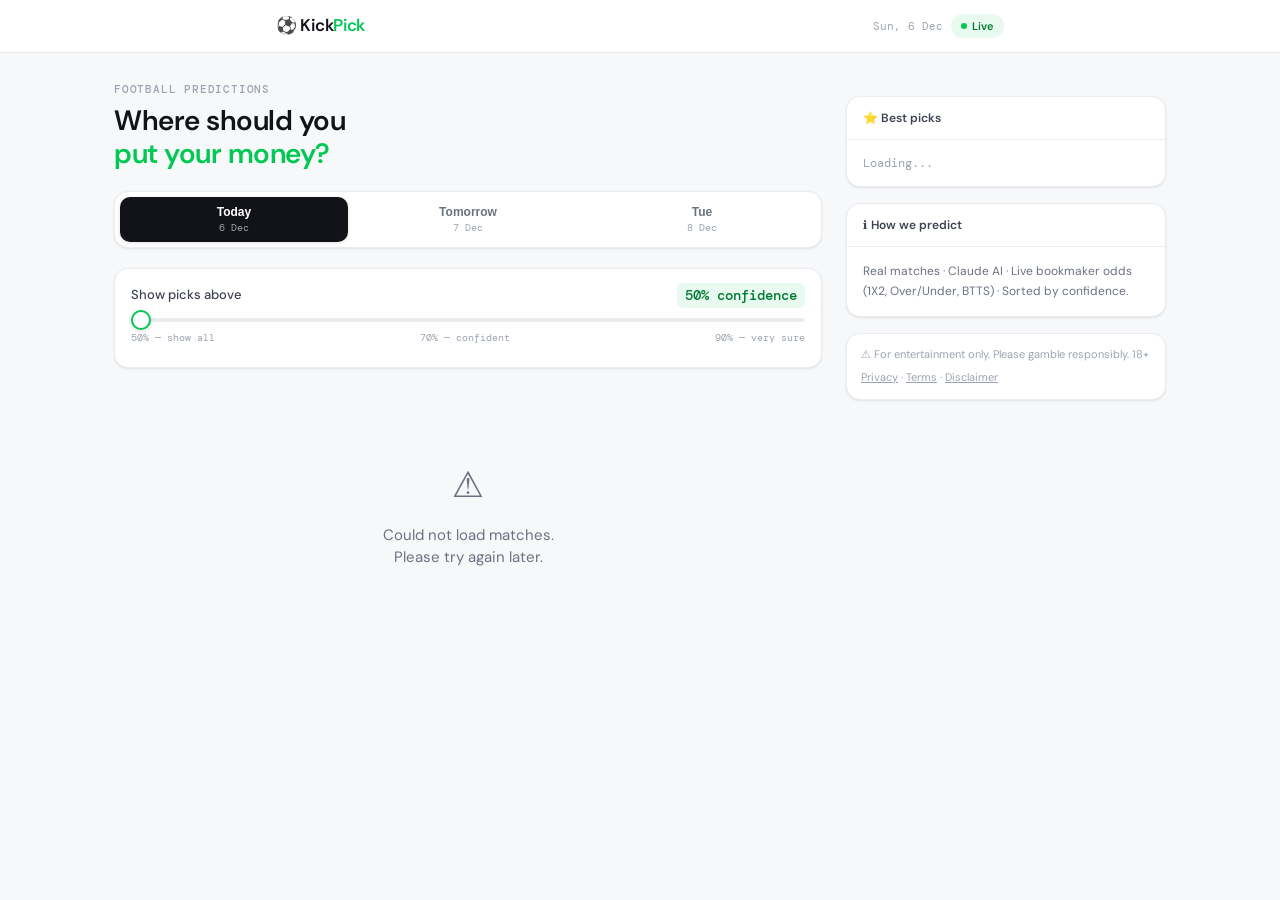
==== commit 4f714a8b: "Update index.html" ====
--- a/index.html
+++ b/index.html
@@ -186,6 +186,9 @@
 @media(max-width:600px){.signals{grid-template-columns:1fr}.markets-grid{grid-template-columns:1fr}.hero-title{font-size:22px}}
 @media(prefers-reduced-motion:reduce){*,*::before,*::after{animation-duration:.01ms!important;transition-duration:.01ms!important}}
 </style>
+  <!-- Google AdSense — decommentare dopo approvazione Google
+  <script async src="https://pagead2.googlesyndication.com/pagead/js/adsbygoogle.js?client=ca-pub-3317133080155321" crossorigin="anonymous"></script>
+  -->
 </head>
 <body>
 
@@ -242,7 +245,12 @@
     </div>
   </div>
   <div style="background:var(--surface);border:1px solid var(--border);border-radius:var(--radius);padding:12px 14px;font-size:11px;color:var(--ink4);line-height:1.6;box-shadow:var(--shadow)">
-    ⚠ For entertainment only. Please gamble responsibly. 18+
+    ⚠ For entertainment only. Please gamble responsibly. 18+<br>
+    <span style="margin-top:6px;display:block">
+      <a href="/pages/privacy.html" style="color:var(--ink4);text-decoration:underline">Privacy</a> ·
+      <a href="/pages/terms.html" style="color:var(--ink4);text-decoration:underline">Terms</a> ·
+      <a href="/pages/disclaimer.html" style="color:var(--ink4);text-decoration:underline">Disclaimer</a>
+    </span>
   </div>
 </aside>
 </div>
@@ -262,8 +270,13 @@
 let openCards = new Set();
 
 function getDateStr(offset) {
-  const d = new Date(); d.setDate(d.getDate() + offset);
-  return d.toISOString().split('T')[0];
+  // Usa data locale del browser (non UTC) — fix timezone italiano
+  const d = new Date();
+  d.setDate(d.getDate() + offset);
+  const year  = d.getFullYear();
+  const month = String(d.getMonth() + 1).padStart(2, '0');
+  const day   = String(d.getDate()).padStart(2, '0');
+  return `${year}-${month}-${day}`;
 }
 function formatTabDate(offset) {
   const d = new Date(); d.setDate(d.getDate() + offset);
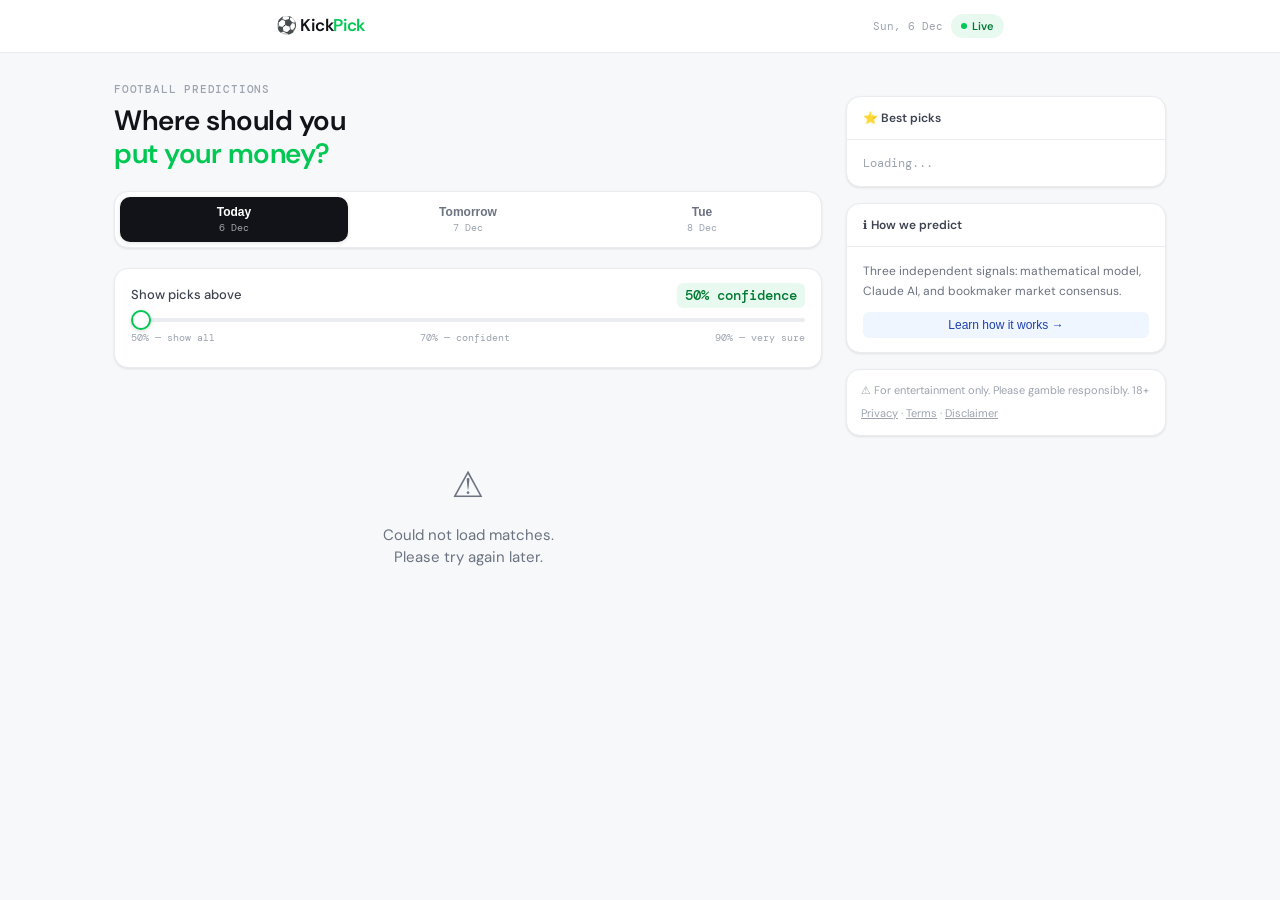
==== commit 295ec797: "Update index.html" ====
--- a/index.html
+++ b/index.html
@@ -18,11 +18,14 @@
   --purple:#7C3AED;--purple-bg:#F5F3FF;--purple-dk:#5B21B6;
   --radius:14px;--radius-sm:8px;
   --shadow:0 1px 3px rgba(0,0,0,0.06),0 1px 2px rgba(0,0,0,0.04);
+  --shadow-md:0 4px 20px rgba(0,0,0,0.12);
   --font-ui:'DM Sans',system-ui,sans-serif;
   --font-data:'DM Mono',monospace;
 }
 html{-webkit-text-size-adjust:100%}
 body{font-family:var(--font-ui);background:var(--bg);color:var(--ink);font-size:15px;line-height:1.5;min-height:100vh;-webkit-font-smoothing:antialiased}
+
+/* ── Nav ── */
 .nav{background:var(--white);border-bottom:1px solid var(--border);position:sticky;top:0;z-index:200;padding:env(safe-area-inset-top) 0 0}
 .nav-inner{max-width:760px;margin:0 auto;padding:0 16px;height:52px;display:flex;align-items:center;justify-content:space-between}
 .nav-logo{font-size:17px;font-weight:600;color:var(--ink);letter-spacing:-0.3px}
@@ -32,10 +35,14 @@
 .nav-pill{display:inline-flex;align-items:center;gap:5px;background:var(--green-bg);color:var(--green-dk);font-size:11px;font-weight:600;padding:4px 10px;border-radius:20px}
 .nav-pill::before{content:'';width:6px;height:6px;background:var(--green);border-radius:50%;animation:livepulse 2s ease-in-out infinite}
 @keyframes livepulse{0%,100%{opacity:1;transform:scale(1)}50%{opacity:.4;transform:scale(.7)}}
+
+/* ── Hero ── */
 .hero{max-width:760px;margin:0 auto;padding:24px 16px 0}
 .hero-label{font-family:var(--font-data);font-size:11px;font-weight:500;color:var(--ink4);text-transform:uppercase;letter-spacing:.8px;margin-bottom:6px}
 .hero-title{font-size:clamp(22px,5vw,28px);font-weight:600;color:var(--ink);letter-spacing:-0.5px;line-height:1.2;margin-bottom:20px}
 .hero-title span{color:var(--green)}
+
+/* ── Date tabs ── */
 .date-tabs{display:flex;gap:6px;margin-bottom:20px;background:var(--surface);border:1px solid var(--border);border-radius:var(--radius);padding:5px;box-shadow:var(--shadow)}
 .date-tab{flex:1;padding:8px 4px;border-radius:10px;border:none;background:transparent;cursor:pointer;transition:all .2s;-webkit-tap-highlight-color:transparent;text-align:center}
 .date-tab.active{background:var(--ink);box-shadow:0 1px 4px rgba(0,0,0,.12)}
@@ -44,6 +51,8 @@
 .date-tab.active .date-tab-label{color:var(--white)}
 .date-tab.active .date-tab-date{color:rgba(255,255,255,.6)}
 .date-tab:hover:not(.active) .date-tab-label{color:var(--ink2)}
+
+/* ── Threshold ── */
 .threshold-bar{background:var(--surface);border:1px solid var(--border);border-radius:var(--radius);padding:14px 16px;margin-bottom:20px;box-shadow:var(--shadow)}
 .threshold-top{display:flex;align-items:center;justify-content:space-between;margin-bottom:10px}
 .threshold-label{font-size:13px;font-weight:500;color:var(--ink2)}
@@ -56,14 +65,20 @@
 .threshold-hints{display:flex;justify-content:space-between;font-family:var(--font-data);font-size:10px;color:var(--ink4);margin-top:8px}
 .match-count-line{font-size:12px;color:var(--ink3);margin-top:8px}
 .match-count-line strong{color:var(--ink);font-weight:600}
+
+/* ── League pills ── */
 .summary-row{display:flex;gap:8px;margin-bottom:20px;overflow-x:auto;-webkit-overflow-scrolling:touch;scrollbar-width:none;padding-bottom:2px}
 .summary-row::-webkit-scrollbar{display:none}
 .sum-pill{flex-shrink:0;display:flex;align-items:center;gap:6px;background:var(--surface);border:1px solid var(--border);border-radius:20px;padding:6px 12px;font-size:12px;font-weight:500;color:var(--ink2);white-space:nowrap;box-shadow:var(--shadow);cursor:pointer;transition:all .15s;-webkit-tap-highlight-color:transparent}
 .sum-pill.active{background:var(--ink);border-color:var(--ink);color:var(--white)}
 .sum-pill .pill-count{background:var(--border);color:var(--ink3);font-family:var(--font-data);font-size:10px;padding:1px 6px;border-radius:10px}
 .sum-pill.active .pill-count{background:rgba(255,255,255,.2);color:var(--white)}
+
+/* ── Feed ── */
 .feed{max-width:760px;margin:0 auto;padding:0 16px 100px}
 .feed-section-label{font-family:var(--font-data);font-size:10px;font-weight:500;text-transform:uppercase;letter-spacing:.8px;color:var(--ink4);margin-bottom:10px;padding-top:4px}
+
+/* ── Match card ── */
 .match-card{background:var(--surface);border:1px solid var(--border);border-radius:var(--radius);margin-bottom:10px;box-shadow:var(--shadow);overflow:hidden;transition:box-shadow .2s;-webkit-tap-highlight-color:transparent}
 .card-header{padding:14px 16px;display:grid;grid-template-columns:1fr auto;gap:12px;align-items:center;cursor:pointer;user-select:none}
 .card-left{min-width:0}
@@ -71,12 +86,23 @@
 .league-badge{font-size:10px;font-weight:600;padding:2px 7px;border-radius:5px;letter-spacing:.3px;white-space:nowrap}
 .kickoff-tag{font-family:var(--font-data);font-size:11px;color:var(--ink4)}
 .status-live{font-family:var(--font-data);font-size:10px;font-weight:600;color:var(--red);background:var(--red-bg);padding:2px 7px;border-radius:5px;animation:livepulse 1.5s ease-in-out infinite}
-.teams-line{font-size:15px;font-weight:600;color:var(--ink);letter-spacing:-0.2px;white-space:nowrap;overflow:hidden;text-overflow:ellipsis;margin-bottom:4px}
-.verdict-line{display:flex;align-items:center;gap:6px}
-.verdict-chip{font-size:12px;font-weight:600;padding:3px 9px;border-radius:6px}
-.verdict-reason{font-size:12px;color:var(--ink3);overflow:hidden;text-overflow:ellipsis;white-space:nowrap}
-.verdict-loading{font-size:12px;color:var(--ink4);font-family:var(--font-data);animation:fadepulse 1.2s ease-in-out infinite}
+.teams-line{font-size:15px;font-weight:600;color:var(--ink);letter-spacing:-0.2px;white-space:nowrap;overflow:hidden;text-overflow:ellipsis;margin-bottom:8px}
+
+/* ── Pick rows nella card chiusa ── */
+.card-picks{display:flex;flex-direction:column;gap:4px}
+.pick-row{display:flex;align-items:center;justify-content:space-between;gap:8px}
+.pick-row-left{display:flex;align-items:center;gap:6px;min-width:0}
+.pick-source-dot{width:6px;height:6px;border-radius:50%;flex-shrink:0}
+.pick-source-label{font-size:10px;font-weight:600;text-transform:uppercase;letter-spacing:.4px;color:var(--ink4);flex-shrink:0}
+.pick-value{font-size:13px;font-weight:600;color:var(--ink);overflow:hidden;text-overflow:ellipsis;white-space:nowrap}
+.pick-pct{font-family:var(--font-data);font-size:11px;font-weight:500;flex-shrink:0;padding:2px 7px;border-radius:5px}
+.pick-pct-high{background:var(--green-bg);color:var(--green-dk)}
+.pick-pct-mid{background:var(--amber-bg);color:var(--amber-dk)}
+.pick-pct-low{background:#F3F4F6;color:var(--ink3)}
+.pick-loading{font-size:11px;color:var(--ink4);font-family:var(--font-data);animation:fadepulse 1.2s ease-in-out infinite}
 @keyframes fadepulse{0%,100%{opacity:.4}50%{opacity:1}}
+
+/* ── Confidence ring ── */
 .conf-ring-wrap{display:flex;flex-direction:column;align-items:center;gap:3px;flex-shrink:0}
 .conf-ring{width:52px;height:52px;position:relative}
 .conf-ring svg{width:52px;height:52px;transform:rotate(-90deg)}
@@ -86,19 +112,26 @@
 .conf-label-sm{font-family:var(--font-data);font-size:9px;color:var(--ink4);text-transform:uppercase;letter-spacing:.4px}
 .ring-skeleton{width:52px;height:52px;border-radius:50%;background:linear-gradient(90deg,var(--border) 25%,#F3F4F6 50%,var(--border) 75%);background-size:200% 100%;animation:shimmer 1.5s infinite}
 @keyframes shimmer{0%{background-position:200% 0}100%{background-position:-200% 0}}
+
+/* ── Card body expanded ── */
 .card-body{border-top:1px solid var(--border);overflow:hidden;max-height:0;transition:max-height .35s cubic-bezier(.4,0,.2,1)}
-.card-body.open{max-height:1100px}
+.card-body.open{max-height:1200px}
 .card-body-inner{padding:16px}
 
-/* Three signals */
+/* ── Three signals (expanded) ── */
+.signals-header{display:flex;align-items:center;justify-content:space-between;margin-bottom:8px}
+.signals-title{font-family:var(--font-data);font-size:9px;font-weight:600;text-transform:uppercase;letter-spacing:.6px;color:var(--ink4)}
+.signals-help{font-size:11px;color:var(--ink4);cursor:pointer;padding:2px 6px;border-radius:5px;background:var(--bg);border:1px solid var(--border);-webkit-tap-highlight-color:transparent}
+.signals-help:hover{background:var(--border)}
 .signals{display:grid;grid-template-columns:1fr 1fr 1fr;gap:8px;margin-bottom:16px}
-.signal-col{background:var(--bg);border-radius:var(--radius-sm);padding:10px 10px 8px;border:1px solid var(--border)}
-.signal-src{font-size:9px;font-weight:600;text-transform:uppercase;letter-spacing:.5px;color:var(--ink4);margin-bottom:5px}
+.signal-col{background:var(--bg);border-radius:var(--radius-sm);padding:10px 10px 8px;border:1px solid var(--border);position:relative}
+.signal-src{font-size:9px;font-weight:600;text-transform:uppercase;letter-spacing:.5px;color:var(--ink4);margin-bottom:5px;display:flex;align-items:center;gap:4px}
+.signal-src-dot{width:5px;height:5px;border-radius:50%;flex-shrink:0}
 .signal-pick{font-size:14px;font-weight:600;color:var(--ink);line-height:1.1;margin-bottom:3px}
 .signal-sub{font-family:var(--font-data);font-size:10px;color:var(--ink3)}
 .signal-loading{font-family:var(--font-data);font-size:11px;color:var(--ink4);animation:fadepulse 1.2s ease-in-out infinite}
 
-/* Stats */
+/* ── Stats ── */
 .stats-block{margin-bottom:16px}
 .stat-row{display:grid;grid-template-columns:72px 1fr 72px;align-items:center;gap:8px;margin-bottom:6px}
 .stat-val-left{font-family:var(--font-data);font-size:12px;font-weight:500;color:var(--ink2);text-align:right}
@@ -108,7 +141,7 @@
 .stat-bar-away{position:absolute;right:0;top:0;height:100%;background:var(--amber);border-radius:3px}
 .stat-name{text-align:center;font-size:9px;font-weight:600;text-transform:uppercase;letter-spacing:.5px;color:var(--ink4);margin-bottom:3px}
 
-/* Form dots */
+/* ── Form dots ── */
 .form-row{display:grid;grid-template-columns:1fr auto 1fr;align-items:center;gap:8px;margin-bottom:16px}
 .form-dots{display:flex;gap:4px}
 .form-dots.right{justify-content:flex-end}
@@ -118,7 +151,7 @@
 .fd-l{background:var(--red-bg);color:var(--red-dk)}
 .form-vs{font-size:10px;font-weight:600;color:var(--ink4);text-align:center}
 
-/* 1X2 odds */
+/* ── Odds ── */
 .odds-row{display:grid;grid-template-columns:1fr 1fr 1fr;gap:6px;margin-bottom:12px}
 .odd-btn{background:var(--bg);border:1.5px solid var(--border);border-radius:var(--radius-sm);padding:8px 4px 7px;text-align:center;cursor:pointer;transition:all .15s}
 .odd-btn.best{background:var(--green-bg);border-color:var(--green)}
@@ -126,7 +159,7 @@
 .odd-value{font-family:var(--font-data);font-size:16px;font-weight:500;color:var(--ink)}
 .odd-btn.best .odd-value{color:var(--green-dk)}
 
-/* Extra markets section */
+/* ── Additional markets ── */
 .markets-section{margin-bottom:14px}
 .markets-title{font-family:var(--font-data);font-size:9px;font-weight:600;text-transform:uppercase;letter-spacing:.6px;color:var(--ink4);margin-bottom:8px}
 .markets-grid{display:grid;grid-template-columns:1fr 1fr;gap:6px}
@@ -134,20 +167,38 @@
 .market-card.highlighted{border-color:var(--green);background:var(--green-bg)}
 .market-card.highlighted .mkt-pick{color:var(--green-dk)}
 .market-card.highlighted .mkt-odd{color:var(--green-dk)}
-.mkt-left{}
 .mkt-type{font-size:9px;font-weight:600;text-transform:uppercase;letter-spacing:.4px;color:var(--ink4);margin-bottom:3px}
 .mkt-pick{font-size:13px;font-weight:600;color:var(--ink)}
 .mkt-prob{font-family:var(--font-data);font-size:10px;color:var(--ink3);margin-top:1px}
 .mkt-odd{font-family:var(--font-data);font-size:18px;font-weight:500;color:var(--ink2)}
 
-/* AI strip */
+/* ── AI strip ── */
 .ai-strip{background:var(--blue-bg);border:1px solid #BFDBFE;border-radius:var(--radius-sm);padding:10px 12px;margin-top:2px;display:flex;align-items:flex-start;gap:8px}
 .ai-icon{font-size:14px;flex-shrink:0;margin-top:1px}
 .ai-text{font-size:12px;color:var(--blue-dk);line-height:1.5}
 .odds-source{font-size:10px;color:var(--ink4);text-align:center;margin-bottom:12px;font-family:var(--font-data)}
 .early-note{background:var(--amber-bg);border:1px solid #FDE68A;border-radius:var(--radius-sm);padding:10px 12px;margin-top:10px;font-size:12px;color:var(--amber-dk);display:flex;align-items:center;gap:6px}
 
-/* States */
+/* ── Bottom sheet (signals explanation) ── */
+.sheet-overlay{position:fixed;inset:0;background:rgba(0,0,0,0.4);z-index:500;opacity:0;pointer-events:none;transition:opacity .25s}
+.sheet-overlay.open{opacity:1;pointer-events:all}
+.sheet{position:fixed;bottom:0;left:0;right:0;background:var(--white);border-radius:20px 20px 0 0;z-index:501;padding:0 0 max(24px,env(safe-area-inset-bottom));transform:translateY(100%);transition:transform .3s cubic-bezier(.4,0,.2,1);max-height:85vh;overflow-y:auto}
+.sheet.open{transform:translateY(0)}
+.sheet-handle{width:36px;height:4px;background:var(--border);border-radius:2px;margin:12px auto 0}
+.sheet-header{padding:16px 20px 12px;border-bottom:1px solid var(--border)}
+.sheet-title{font-size:16px;font-weight:600;color:var(--ink)}
+.sheet-subtitle{font-size:13px;color:var(--ink3);margin-top:2px}
+.sheet-body{padding:16px 20px}
+.signal-explain{padding:16px 0;border-bottom:1px solid var(--border)}
+.signal-explain:last-child{border-bottom:none}
+.se-header{display:flex;align-items:center;gap:10px;margin-bottom:8px}
+.se-icon{width:36px;height:36px;border-radius:10px;display:flex;align-items:center;justify-content:center;font-size:18px;flex-shrink:0}
+.se-name{font-size:14px;font-weight:600;color:var(--ink)}
+.se-tag{font-size:10px;font-weight:600;text-transform:uppercase;letter-spacing:.4px;padding:2px 7px;border-radius:5px;margin-top:2px;display:inline-block}
+.se-desc{font-size:13px;color:var(--ink2);line-height:1.6}
+.se-when{font-size:12px;color:var(--ink3);margin-top:6px;padding:8px 10px;background:var(--bg);border-radius:var(--radius-sm);line-height:1.5}
+
+/* ── States ── */
 .global-loading{text-align:center;padding:60px 24px}
 .global-loading .spinner{width:32px;height:32px;border:3px solid var(--border);border-top-color:var(--green);border-radius:50%;animation:spin .8s linear infinite;margin:0 auto 16px}
 @keyframes spin{to{transform:rotate(360deg)}}
@@ -160,10 +211,14 @@
 .verdict-high{background:var(--green-bg);color:var(--green-dk)}
 .verdict-mid{background:var(--amber-bg);color:var(--amber-dk)}
 .verdict-low{background:#F3F4F6;color:var(--ink3)}
+
+/* ── Bottom nav ── */
 .bottom-nav{position:fixed;bottom:0;left:0;right:0;background:var(--white);border-top:1px solid var(--border);display:flex;padding:8px 0 max(8px,env(safe-area-inset-bottom));z-index:200}
 .bn-item{flex:1;display:flex;flex-direction:column;align-items:center;gap:3px;padding:4px 0;color:var(--ink4);font-size:10px;font-weight:500;cursor:pointer;-webkit-tap-highlight-color:transparent;transition:color .15s}
 .bn-item.active{color:var(--green-dk)}
 .bn-icon{font-size:20px;line-height:1}
+
+/* ── Desktop ── */
 @media(min-width:900px){
   .layout{max-width:1100px;margin:0 auto;display:grid;grid-template-columns:1fr 320px;gap:24px;padding:0 24px;align-items:start}
   .hero,.feed{max-width:none;padding-left:0;padding-right:0}
@@ -181,6 +236,10 @@
   .side-conf{font-family:var(--font-data);font-size:12px;font-weight:500;padding:2px 8px;border-radius:6px}
   .sc-high{background:var(--green-bg);color:var(--green-dk)}
   .sc-mid{background:var(--amber-bg);color:var(--amber-dk)}
+  /* Desktop: tooltip instead of bottom sheet */
+  .signals-help{position:relative}
+  .sheet{display:none}
+  .sheet-overlay{display:none}
 }
 @media(max-width:899px){.sidebar-panel{display:none}}
 @media(max-width:600px){.signals{grid-template-columns:1fr}.markets-grid{grid-template-columns:1fr}.hero-title{font-size:22px}}
@@ -191,6 +250,54 @@
   -->
 </head>
 <body>
+
+<!-- Bottom sheet — spiegazione segnali -->
+<div class="sheet-overlay" id="sheet-overlay" onclick="closeSheet()"></div>
+<div class="sheet" id="signals-sheet" role="dialog" aria-modal="true" aria-label="How we predict">
+  <div class="sheet-handle"></div>
+  <div class="sheet-header">
+    <div class="sheet-title">How we predict</div>
+    <div class="sheet-subtitle">Three independent signals — the more they agree, the higher the confidence.</div>
+  </div>
+  <div class="sheet-body">
+    <div class="signal-explain">
+      <div class="se-header">
+        <div class="se-icon" style="background:var(--purple-bg)">📐</div>
+        <div>
+          <div class="se-name">Model</div>
+          <span class="se-tag" style="background:var(--purple-bg);color:var(--purple-dk)">Mathematical</span>
+        </div>
+      </div>
+      <div class="se-desc">A Poisson probability model calculates expected goals for each team based on their relative strength (derived from bookmaker odds) and historical head-to-head data. It then converts those goal expectations into win/draw/loss probabilities and goal market predictions (Over/Under, BTTS).</div>
+      <div class="se-when">💡 Trust this most when both teams have a long H2H history with consistent patterns.</div>
+    </div>
+    <div class="signal-explain">
+      <div class="se-header">
+        <div class="se-icon" style="background:var(--blue-bg)">🤖</div>
+        <div>
+          <div class="se-name">AI</div>
+          <span class="se-tag" style="background:var(--blue-bg);color:var(--blue-dk)">Claude AI</span>
+        </div>
+      </div>
+      <div class="se-desc">Claude AI analyses the match context — recent form, competition stage, tactical factors, momentum — and provides a qualitative prediction with a confidence score. Unlike the model, it can factor in context that numbers don't capture: a team playing for a draw is enough to advance, an underdog on a 5-game winning streak, etc.</div>
+      <div class="se-when">💡 Trust this most when the match context is unusual — knock-out games, relegation battles, or teams with very different form vs. historical record.</div>
+    </div>
+    <div class="signal-explain">
+      <div class="se-header">
+        <div class="se-icon" style="background:var(--green-bg)">👥</div>
+        <div>
+          <div class="se-name">Market</div>
+          <span class="se-tag" style="background:var(--green-bg);color:var(--green-dk)">Bookmaker consensus</span>
+        </div>
+      </div>
+      <div class="se-desc">The implied probability calculated from the average odds across multiple European bookmakers. This represents the collective wisdom of professional traders who factor in everything — team news, injuries, weather, travel fatigue. When the market strongly favours one outcome, there is usually a good reason.</div>
+      <div class="se-when">💡 Trust this most for high-profile matches where bookmakers have the most information. Be cautious when market odds shift dramatically in the hours before kickoff.</div>
+    </div>
+    <div style="margin-top:16px;padding:12px;background:var(--amber-bg);border-radius:var(--radius-sm);font-size:12px;color:var(--amber-dk);line-height:1.6">
+      ⚠️ All predictions are for entertainment only. Never bet more than you can afford to lose. <a href="/pages/disclaimer.html" style="color:var(--amber-dk);text-decoration:underline">Full disclaimer →</a>
+    </div>
+  </div>
+</div>
 
 <nav class="nav">
   <div class="nav-inner">
@@ -241,7 +348,8 @@
   <div class="side-widget">
     <div class="side-widget-head">ℹ️ How we predict</div>
     <div class="side-widget-body">
-      <p style="font-size:12px;color:var(--ink3);line-height:1.7">Real matches · Claude AI · Live bookmaker odds (1X2, Over/Under, BTTS) · Sorted by confidence.</p>
+      <p style="font-size:12px;color:var(--ink3);line-height:1.7;margin-bottom:10px">Three independent signals: mathematical model, Claude AI, and bookmaker market consensus.</p>
+      <button onclick="openSheet()" style="font-size:12px;font-weight:500;color:var(--blue-dk);background:var(--blue-bg);border:none;padding:6px 12px;border-radius:6px;cursor:pointer;width:100%">Learn how it works →</button>
     </div>
   </div>
   <div style="background:var(--surface);border:1px solid var(--border);border-radius:var(--radius);padding:12px 14px;font-size:11px;color:var(--ink4);line-height:1.6;box-shadow:var(--shadow)">
@@ -263,14 +371,27 @@
 </nav>
 
 <script>
+// ── State ─────────────────────────────────────────────────────────────────────
 let MATCHES = [];
 let threshold = 50;
 let activeLeague = 'all';
 let activeOffset = 0;
 let openCards = new Set();
 
+// ── Sheet ─────────────────────────────────────────────────────────────────────
+function openSheet() {
+  document.getElementById('signals-sheet').classList.add('open');
+  document.getElementById('sheet-overlay').classList.add('open');
+  document.body.style.overflow = 'hidden';
+}
+function closeSheet() {
+  document.getElementById('signals-sheet').classList.remove('open');
+  document.getElementById('sheet-overlay').classList.remove('open');
+  document.body.style.overflow = '';
+}
+
+// ── Date helpers ──────────────────────────────────────────────────────────────
 function getDateStr(offset) {
-  // Usa data locale del browser (non UTC) — fix timezone italiano
   const d = new Date();
   d.setDate(d.getDate() + offset);
   const year  = d.getFullYear();
@@ -301,6 +422,7 @@
   renderDateTabs(); loadAll();
 }
 
+// ── Load matches ──────────────────────────────────────────────────────────────
 async function loadAll() {
   MATCHES = [];
   document.getElementById('feed').innerHTML = `
@@ -309,7 +431,6 @@
   document.getElementById('filter-pills').innerHTML = '';
   document.getElementById('match-count-line').innerHTML = '';
   document.getElementById('side-best').innerHTML = `<div style="font-size:12px;color:var(--ink4);font-family:var(--font-data)">Loading...</div>`;
-
   try {
     const res = await fetch(`/api/matches?date=${getDateStr(activeOffset)}`);
     if (!res.ok) throw new Error('API error');
@@ -330,9 +451,9 @@
 
 function showNoMatches() {
   const msgs = {
-    0: { icon:'☀️', title:'No matches today', sub:'No fixtures scheduled. Try tomorrow.' },
-    1: { icon:'📅', title:'No fixtures tomorrow', sub:'Nothing scheduled yet.' },
-    2: { icon:'🔭', title:'Nothing in 2 days', sub:'Check back closer to the date.' }
+    0:{ icon:'☀️', title:'No matches today',    sub:'No fixtures scheduled. Try tomorrow.' },
+    1:{ icon:'📅', title:'No fixtures tomorrow', sub:'Nothing scheduled yet.' },
+    2:{ icon:'🔭', title:'Nothing in 2 days',    sub:'Check back closer to the date.' }
   };
   const m = msgs[activeOffset];
   document.getElementById('feed').innerHTML = `
@@ -340,6 +461,7 @@
   document.getElementById('match-count-line').innerHTML = `<strong>0 matches</strong> scheduled`;
 }
 
+// ── AI pick ───────────────────────────────────────────────────────────────────
 async function fetchAIPick(m) {
   try {
     const res = await fetch('/api/ai-pick', {
@@ -360,20 +482,22 @@
 
 function applyAIResult(m, result) {
   m.aiResult = result;
-  const ringEl    = document.getElementById('ring-'+m.id);
-  const verdictEl = document.getElementById('verdict-'+m.id);
-  const aiPickEl  = document.getElementById('ai-pick-'+m.id);
+  // Aggiorna ring
+  const ringEl = document.getElementById('ring-'+m.id);
+  if (ringEl) ringEl.innerHTML = buildRing(result.confidence, result.verdictLevel);
+  // Aggiorna card picks (card chiusa)
+  const picksEl = document.getElementById('picks-'+m.id);
+  if (picksEl) picksEl.innerHTML = buildCardPicks(m, result);
+  // Aggiorna segnale AI (expanded)
+  const aiPickEl = document.getElementById('ai-pick-'+m.id);
+  if (aiPickEl) aiPickEl.innerHTML = buildAISignal(result);
+  // Aggiorna AI strip
   const aiStripEl = document.getElementById('ai-strip-'+m.id);
-  if (ringEl)    ringEl.innerHTML    = buildRing(result.confidence, result.verdictLevel);
-  if (verdictEl) verdictEl.innerHTML = `<span class="verdict-chip verdict-${result.verdictLevel}">${result.pick}</span>
-    <span class="verdict-reason">${result.insight}</span>`;
-  if (aiPickEl)  aiPickEl.innerHTML  = `<div class="signal-src">🤖 AI pick</div>
-    <div class="signal-pick">${result.pick}</div>
-    <div class="signal-sub">${result.confidence}% confidence</div>`;
   if (aiStripEl) aiStripEl.querySelector('.ai-text').textContent = result.insight;
   renderFeed(); updateSidebar();
 }
 
+// ── Build ring ─────────────────────────────────────────────────────────────────
 function buildRing(pct, level) {
   const r=20, circ=2*Math.PI*r, offset=circ-(pct/100)*circ;
   const color=level==='high'?'var(--green)':level==='mid'?'var(--amber)':'#D1D5DB';
@@ -385,12 +509,64 @@
   <span class="conf-label-sm">conf.</span>`;
 }
 
+// ── Build card picks (card chiusa) ────────────────────────────────────────────
+function buildCardPicks(m, ai) {
+  // Modello: pick più probabile dall'insieme market + poisson
+  const modelPick = m.predictions.market.pick;
+  const modelPct  = m.probHome >= m.probDraw && m.probHome >= m.probAway ? m.probHome
+                  : m.probAway >= m.probDraw ? m.probAway : m.probDraw;
+
+  // Best goal market
+  const mk = m.markets;
+  let goalPick = null, goalPct = 0;
+  if (mk) {
+    const candidates = [
+      mk.over25  && { label:'Over 2.5',  prob: mk.over25.prob  },
+      mk.under25 && { label:'Under 2.5', prob: mk.under25.prob },
+      mk.over15  && { label:'Over 1.5',  prob: mk.over15.prob  },
+    ].filter(Boolean);
+    const best = candidates.sort((a,b) => b.prob - a.prob)[0];
+    if (best && best.prob >= 55) { goalPick = best.label; goalPct = best.prob; }
+  }
+
+  function pctClass(p) { return p >= 70 ? 'pick-pct-high' : p >= 60 ? 'pick-pct-mid' : 'pick-pct-low'; }
+
+  const row = (dot, color, label, pick, pct) => `
+    <div class="pick-row">
+      <div class="pick-row-left">
+        <div class="pick-source-dot" style="background:${color}"></div>
+        <span class="pick-source-label">${label}</span>
+        <span class="pick-value">${pick}</span>
+      </div>
+      <span class="pick-pct ${pctClass(pct)}">${pct}%</span>
+    </div>`;
+
+  let html = '';
+  html += row('', 'var(--purple)', 'Model', modelPick, modelPct);
+  if (ai && ai.pick !== 'N/A') {
+    html += row('', 'var(--blue)', 'AI', ai.pick, ai.confidence);
+  }
+  if (goalPick) {
+    html += row('', 'var(--green)', 'Goals', goalPick, goalPct);
+  }
+  return html;
+}
+
+// ── Build AI signal for expanded view ─────────────────────────────────────────
+function buildAISignal(result) {
+  return `<div class="signal-src"><div class="signal-src-dot" style="background:var(--blue)"></div>🤖 AI</div>
+    <div class="signal-pick">${result.pick}</div>
+    <div class="signal-sub">${result.confidence}% confidence</div>`;
+}
+
+// ── Form dots ─────────────────────────────────────────────────────────────────
 function formDots(str, align) {
   return `<div class="form-dots${align==='right'?' right':''}">` +
     str.split('').map(c=>`<span class="form-dot ${c==='W'?'fd-w':c==='D'?'fd-d':'fd-l'}">${c}</span>`).join('') +
   `</div>`;
 }
 
+// ── Stat bar ──────────────────────────────────────────────────────────────────
 function statBar(hv, av, label, unit='') {
   const t=hv+av||1, hp=Math.round(hv/t*100);
   return `<div class="stat-row">
@@ -402,65 +578,54 @@
   </div>`;
 }
 
-// Render mercati aggiuntivi (Over/Under + BTTS)
+// ── Additional markets ────────────────────────────────────────────────────────
 function renderMarkets(m) {
   const mk = m.markets;
   if (!mk) return '';
-
-  // Trova il pick Over/Under più sicuro
   const ouPicks = [
     mk.over25  && mk.over25.prob  ? { label:'Over 2.5',  prob:mk.over25.prob,  odd:mk.over25.odd  } : null,
     mk.under25 && mk.under25.prob ? { label:'Under 2.5', prob:mk.under25.prob, odd:mk.under25.odd } : null,
     mk.over15  && mk.over15.prob  ? { label:'Over 1.5',  prob:mk.over15.prob,  odd:mk.over15.odd  } : null,
     mk.under15 && mk.under15.prob ? { label:'Under 1.5', prob:mk.under15.prob, odd:mk.under15.odd } : null,
-  ].filter(Boolean);
-
+  ].filter(Boolean).sort((a,b)=>b.prob-a.prob);
   const bttsPicks = [
     mk.bttsYes && mk.bttsYes.prob ? { label:'BTTS Yes', prob:mk.bttsYes.prob, odd:mk.bttsYes.odd } : null,
     mk.bttsNo  && mk.bttsNo.prob  ? { label:'BTTS No',  prob:mk.bttsNo.prob,  odd:mk.bttsNo.odd  } : null,
-  ].filter(Boolean);
-
+  ].filter(Boolean).sort((a,b)=>b.prob-a.prob);
   if (!ouPicks.length && !bttsPicks.length) return '';
-
-  // Ordina per probabilità
-  ouPicks.sort((a,b) => b.prob - a.prob);
-  bttsPicks.sort((a,b) => b.prob - a.prob);
-
-  const mkCard = (item, highlight) => `
-    <div class="market-card${highlight?' highlighted':''}">
-      <div class="mkt-left">
-        <div class="mkt-type">${item.type}</div>
-        <div class="mkt-pick">${item.label}</div>
-        <div class="mkt-prob">${item.prob}% implied</div>
-      </div>
+  const mkCard = (item, hl) => `
+    <div class="market-card${hl?' highlighted':''}">
+      <div><div class="mkt-type">${item.type}</div>
+      <div class="mkt-pick">${item.label}</div>
+      <div class="mkt-prob">${item.prob}% probability</div></div>
       <div class="mkt-odd">${item.odd}</div>
     </div>`;
-
-  const ouCards = ouPicks.slice(0,2).map((p,i) =>
-    mkCard({...p, type:'Over / Under'}, i===0 && p.prob >= 65));
-  const bttsCards = bttsPicks.slice(0,2).map((p,i) =>
-    mkCard({...p, type:'Both teams score'}, i===0 && p.prob >= 65));
-
-  return `
-    <div class="markets-section">
-      <div class="markets-title">📊 Additional markets</div>
-      <div class="markets-grid">
-        ${[...ouCards, ...bttsCards].join('')}
-      </div>
-    </div>`;
-}
-
+  const ouCards   = ouPicks.slice(0,2).map((p,i) => mkCard({...p, type:'Over / Under'}, i===0 && p.prob>=65));
+  const bttsCards = bttsPicks.slice(0,2).map((p,i) => mkCard({...p, type:'Both teams score'}, i===0 && p.prob>=65));
+  return `<div class="markets-section">
+    <div class="markets-title">📊 Additional markets</div>
+    <div class="markets-grid">${[...ouCards,...bttsCards].join('')}</div>
+  </div>`;
+}
+
+// ── Render card ───────────────────────────────────────────────────────────────
 function renderCard(m) {
   const ai = m.aiResult;
   const s  = m.stats;
   const isLive = ['IN_PLAY','PAUSED','LIVE'].includes(m.status);
   const isFuture = activeOffset > 0;
+
   const ringHTML = ai
     ? buildRing(ai.confidence, ai.verdictLevel)
     : `<div class="ring-skeleton"></div><span class="conf-label-sm">loading</span>`;
-  const verdictHTML = ai
-    ? `<span class="verdict-chip verdict-${ai.verdictLevel}">${ai.pick}</span><span class="verdict-reason">${ai.insight}</span>`
-    : `<span class="verdict-loading">AI analysing...</span>`;
+
+  const picksHTML = ai
+    ? buildCardPicks(m, ai)
+    : `<div class="pick-loading">Analysing match...</div>`;
+
+  // Modello: pick dal market signal (già calcolato lato server)
+  const modelPick = m.predictions.market.pick;
+  const modelPct  = Math.max(m.probHome, m.probDraw, m.probAway);
 
   return `<article class="match-card" id="card-${m.id}" data-id="${m.id}" data-league="${m.league}">
     <div class="card-header" role="button" tabindex="0"
@@ -472,7 +637,7 @@
           ${isLive ? `<span class="status-live">● LIVE</span>` : `<span class="kickoff-tag">${m.kickoff}</span>`}
         </div>
         <div class="teams-line">${m.home} vs ${m.away}</div>
-        <div class="verdict-line" id="verdict-${m.id}">${verdictHTML}</div>
+        <div class="card-picks" id="picks-${m.id}">${picksHTML}</div>
       </div>
       <div class="conf-ring-wrap" id="ring-${m.id}">${ringHTML}</div>
     </div>
@@ -483,26 +648,29 @@
           <div class="form-vs">Last 5</div>
           ${formDots(m.awayForm,'right')}
         </div>
+        <div class="signals-header">
+          <span class="signals-title">Three signals</span>
+          <button class="signals-help" onclick="event.stopPropagation();openSheet()">ℹ️ How this works</button>
+        </div>
         <div class="signals">
           <div class="signal-col">
-            <div class="signal-src">📊 Stats</div>
-            <div class="signal-pick">${m.predictions.stats.pick}</div>
-            <div class="signal-sub">${m.predictions.stats.sub}</div>
+            <div class="signal-src"><div class="signal-src-dot" style="background:var(--purple)"></div>📐 Model</div>
+            <div class="signal-pick">${modelPick}</div>
+            <div class="signal-sub">${modelPct}% Poisson</div>
           </div>
           <div class="signal-col" id="ai-pick-${m.id}">
-            <div class="signal-src">🤖 AI pick</div>
-            ${ai ? `<div class="signal-pick">${ai.pick}</div><div class="signal-sub">${ai.confidence}% confidence</div>`
-                 : `<div class="signal-loading">Thinking...</div>`}
+            <div class="signal-src"><div class="signal-src-dot" style="background:var(--blue)"></div>🤖 AI</div>
+            ${ai ? buildAISignal(ai) : `<div class="signal-loading">Thinking...</div>`}
           </div>
           <div class="signal-col">
-            <div class="signal-src">👥 Market</div>
+            <div class="signal-src"><div class="signal-src-dot" style="background:var(--green)"></div>👥 Market</div>
             <div class="signal-pick">${m.predictions.market.pick}</div>
             <div class="signal-sub">${m.predictions.market.sub}</div>
           </div>
         </div>
         <div class="stats-block">
-          ${statBar(s.homePoss, s.awayPoss, 'Possession', '%')}
-          ${statBar(s.homeGoals, s.awayGoals, 'Avg goals')}
+          ${statBar(s.homePoss, s.awayPoss, 'Win probability', '%')}
+          ${statBar(s.homeGoals, s.awayGoals, 'Exp. goals')}
           ${statBar(s.homeH2H, s.awayH2H, 'H2H wins')}
         </div>
         ${renderMarkets(m)}
@@ -514,7 +682,7 @@
           <div class="odd-btn${m.odds.best==='away'?' best':''}">
             <span class="odd-label">Away</span><span class="odd-value">${m.odds.away}</span></div>
         </div>
-        <div class="odds-source">📊 Live odds from bookmakers · ${m.predictions.market.sub}</div>
+        <div class="odds-source">📊 Fair odds (no bookmaker margin) · ${m.predictions.market.sub}</div>
         <div class="ai-strip" id="ai-strip-${m.id}">
           <span class="ai-icon">🤖</span>
           <span class="ai-text">${ai ? ai.insight : 'AI analysis loading...'}</span>
@@ -525,6 +693,7 @@
   </article>`;
 }
 
+// ── Toggle ────────────────────────────────────────────────────────────────────
 function toggleCard(id) {
   openCards.has(id) ? openCards.delete(id) : openCards.add(id);
   const body = document.getElementById('body-'+id);
@@ -533,12 +702,12 @@
   hdr.setAttribute('aria-expanded', openCards.has(id));
 }
 
+// ── Render feed ───────────────────────────────────────────────────────────────
 function renderFeed() {
   const filtered = MATCHES
     .filter(m => activeLeague==='all' || m.league===activeLeague)
     .sort((a,b) => (b.aiResult?.confidence||0) - (a.aiResult?.confidence||0))
     .filter(m => !m.aiResult || m.aiResult.confidence >= threshold);
-
   const feed = document.getElementById('feed');
   if (!filtered.length) {
     feed.innerHTML = `<div class="empty-state"><div class="empty-icon">🔍</div>
@@ -564,6 +733,7 @@
     `Showing <strong>${filtered.length} match${filtered.length!==1?'es':''}</strong> · ${highCount} high confidence`;
 }
 
+// ── Pills ─────────────────────────────────────────────────────────────────────
 function renderPills() {
   const leagues = ['all', ...new Set(MATCHES.map(m=>m.league))];
   document.getElementById('filter-pills').innerHTML = leagues.map(l => {
@@ -572,9 +742,9 @@
       ${l==='all'?'All':l}<span class="pill-count">${count}</span></button>`;
   }).join('');
 }
-
 function setLeague(l) { activeLeague=l; renderPills(); renderFeed(); }
 
+// ── Sidebar ───────────────────────────────────────────────────────────────────
 function updateSidebar() {
   const best = MATCHES.filter(m=>m.aiResult).sort((a,b)=>b.aiResult.confidence-a.aiResult.confidence).slice(0,5);
   if (!best.length) return;
@@ -586,6 +756,7 @@
     </div>`).join('');
 }
 
+// ── Slider ────────────────────────────────────────────────────────────────────
 const slider = document.getElementById('thresh-slider');
 const fill   = document.getElementById('thresh-fill');
 const disp   = document.getElementById('thresh-display');
@@ -598,6 +769,7 @@
 slider.addEventListener('input', e => updateSlider(e.target.value));
 updateSlider(50);
 
+// ── Init ──────────────────────────────────────────────────────────────────────
 document.getElementById('nav-date').textContent = new Date().toLocaleDateString('en-GB',{weekday:'short',day:'numeric',month:'short'});
 renderDateTabs();
 loadAll();
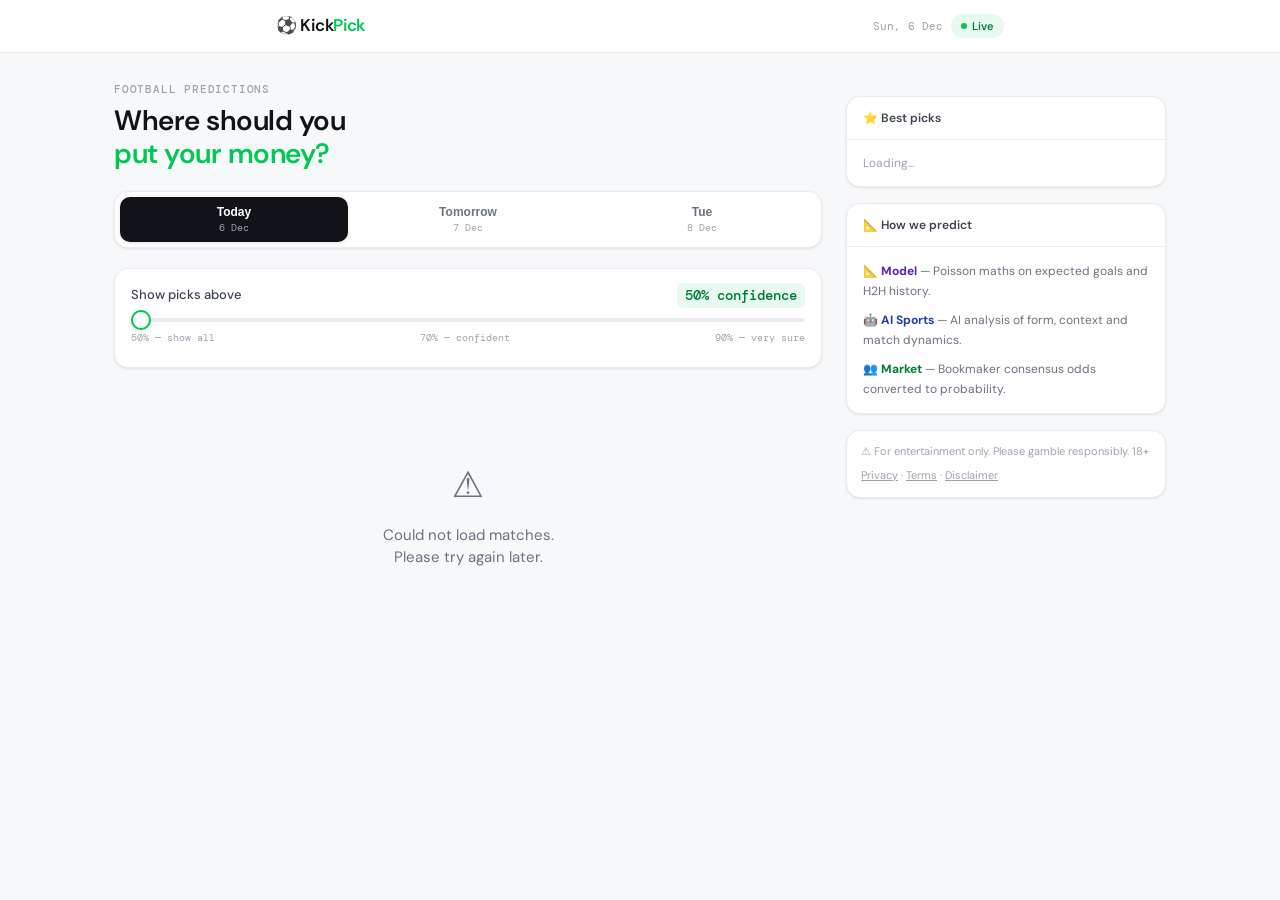
==== commit ddc6a5de: "Update index.html" ====
--- a/index.html
+++ b/index.html
@@ -18,7 +18,6 @@
   --purple:#7C3AED;--purple-bg:#F5F3FF;--purple-dk:#5B21B6;
   --radius:14px;--radius-sm:8px;
   --shadow:0 1px 3px rgba(0,0,0,0.06),0 1px 2px rgba(0,0,0,0.04);
-  --shadow-md:0 4px 20px rgba(0,0,0,0.12);
   --font-ui:'DM Sans',system-ui,sans-serif;
   --font-data:'DM Mono',monospace;
 }
@@ -47,7 +46,7 @@
 .date-tab{flex:1;padding:8px 4px;border-radius:10px;border:none;background:transparent;cursor:pointer;transition:all .2s;-webkit-tap-highlight-color:transparent;text-align:center}
 .date-tab.active{background:var(--ink);box-shadow:0 1px 4px rgba(0,0,0,.12)}
 .date-tab-label{display:block;font-size:12px;font-weight:600;color:var(--ink3);transition:color .2s}
-.date-tab-date{display:block;font-family:var(--font-data);font-size:10px;color:var(--ink4);margin-top:2px;transition:color .2s}
+.date-tab-date{display:block;font-family:var(--font-data);font-size:10px;color:var(--ink4);margin-top:2px}
 .date-tab.active .date-tab-label{color:var(--white)}
 .date-tab.active .date-tab-date{color:rgba(255,255,255,.6)}
 .date-tab:hover:not(.active) .date-tab-label{color:var(--ink2)}
@@ -80,56 +79,54 @@
 
 /* ── Match card ── */
 .match-card{background:var(--surface);border:1px solid var(--border);border-radius:var(--radius);margin-bottom:10px;box-shadow:var(--shadow);overflow:hidden;transition:box-shadow .2s;-webkit-tap-highlight-color:transparent}
-.card-header{padding:14px 16px;display:grid;grid-template-columns:1fr auto;gap:12px;align-items:center;cursor:pointer;user-select:none}
+.card-header{padding:14px 16px;display:grid;grid-template-columns:1fr auto;gap:12px;align-items:start;cursor:pointer;user-select:none}
 .card-left{min-width:0}
 .card-meta{display:flex;align-items:center;gap:6px;margin-bottom:6px}
 .league-badge{font-size:10px;font-weight:600;padding:2px 7px;border-radius:5px;letter-spacing:.3px;white-space:nowrap}
 .kickoff-tag{font-family:var(--font-data);font-size:11px;color:var(--ink4)}
 .status-live{font-family:var(--font-data);font-size:10px;font-weight:600;color:var(--red);background:var(--red-bg);padding:2px 7px;border-radius:5px;animation:livepulse 1.5s ease-in-out infinite}
-.teams-line{font-size:15px;font-weight:600;color:var(--ink);letter-spacing:-0.2px;white-space:nowrap;overflow:hidden;text-overflow:ellipsis;margin-bottom:8px}
-
-/* ── Pick rows nella card chiusa ── */
-.card-picks{display:flex;flex-direction:column;gap:4px}
-.pick-row{display:flex;align-items:center;justify-content:space-between;gap:8px}
-.pick-row-left{display:flex;align-items:center;gap:6px;min-width:0}
-.pick-source-dot{width:6px;height:6px;border-radius:50%;flex-shrink:0}
-.pick-source-label{font-size:10px;font-weight:600;text-transform:uppercase;letter-spacing:.4px;color:var(--ink4);flex-shrink:0}
-.pick-value{font-size:13px;font-weight:600;color:var(--ink);overflow:hidden;text-overflow:ellipsis;white-space:nowrap}
-.pick-pct{font-family:var(--font-data);font-size:11px;font-weight:500;flex-shrink:0;padding:2px 7px;border-radius:5px}
-.pick-pct-high{background:var(--green-bg);color:var(--green-dk)}
-.pick-pct-mid{background:var(--amber-bg);color:var(--amber-dk)}
-.pick-pct-low{background:#F3F4F6;color:var(--ink3)}
-.pick-loading{font-size:11px;color:var(--ink4);font-family:var(--font-data);animation:fadepulse 1.2s ease-in-out infinite}
+.teams-line{font-size:15px;font-weight:600;color:var(--ink);letter-spacing:-0.2px;white-space:nowrap;overflow:hidden;text-overflow:ellipsis;margin-bottom:10px}
+
+/* ── Three pick boxes (card chiusa) ── */
+.card-picks-grid{display:grid;grid-template-columns:1fr 1fr 1fr;gap:6px}
+.pick-box{border-radius:var(--radius-sm);padding:8px 8px 7px;border:1px solid var(--border);background:var(--bg)}
+.pick-box-label{font-size:9px;font-weight:700;text-transform:uppercase;letter-spacing:.5px;margin-bottom:4px;display:flex;align-items:center;gap:4px}
+.pick-box-desc{font-size:9px;color:var(--ink4);margin-bottom:5px;line-height:1.3}
+.pick-box-value{font-size:13px;font-weight:700;color:var(--ink);line-height:1.1;margin-bottom:4px}
+.pick-box-pct{font-family:var(--font-data);font-size:11px;font-weight:600;padding:2px 7px;border-radius:5px;display:inline-block}
+.pct-high{background:var(--green-bg);color:var(--green-dk)}
+.pct-mid{background:var(--amber-bg);color:var(--amber-dk)}
+.pct-low{background:#F3F4F6;color:var(--ink3)}
+
+/* Loading skeleton per pick box */
+.pick-box-loading{height:60px;background:linear-gradient(90deg,var(--border) 25%,#F3F4F6 50%,var(--border) 75%);background-size:200% 100%;animation:shimmer 1.5s infinite;border-radius:var(--radius-sm)}
+@keyframes shimmer{0%{background-position:200% 0}100%{background-position:-200% 0}}
 @keyframes fadepulse{0%,100%{opacity:.4}50%{opacity:1}}
 
 /* ── Confidence ring ── */
-.conf-ring-wrap{display:flex;flex-direction:column;align-items:center;gap:3px;flex-shrink:0}
-.conf-ring{width:52px;height:52px;position:relative}
-.conf-ring svg{width:52px;height:52px;transform:rotate(-90deg)}
+.conf-ring-wrap{display:flex;flex-direction:column;align-items:center;gap:3px;flex-shrink:0;margin-top:2px}
+.conf-ring{width:48px;height:48px;position:relative}
+.conf-ring svg{width:48px;height:48px;transform:rotate(-90deg)}
 .conf-ring .ring-bg{fill:none;stroke:var(--border);stroke-width:4}
 .conf-ring .ring-fill{fill:none;stroke-width:4;stroke-linecap:round;transition:stroke-dashoffset .6s cubic-bezier(.4,0,.2,1)}
-.conf-ring .ring-text{position:absolute;inset:0;display:flex;align-items:center;justify-content:center;font-family:var(--font-data);font-size:12px;font-weight:500}
+.conf-ring .ring-text{position:absolute;inset:0;display:flex;align-items:center;justify-content:center;font-family:var(--font-data);font-size:11px;font-weight:500}
 .conf-label-sm{font-family:var(--font-data);font-size:9px;color:var(--ink4);text-transform:uppercase;letter-spacing:.4px}
-.ring-skeleton{width:52px;height:52px;border-radius:50%;background:linear-gradient(90deg,var(--border) 25%,#F3F4F6 50%,var(--border) 75%);background-size:200% 100%;animation:shimmer 1.5s infinite}
-@keyframes shimmer{0%{background-position:200% 0}100%{background-position:-200% 0}}
+.ring-skeleton{width:48px;height:48px;border-radius:50%;background:linear-gradient(90deg,var(--border) 25%,#F3F4F6 50%,var(--border) 75%);background-size:200% 100%;animation:shimmer 1.5s infinite}
 
 /* ── Card body expanded ── */
 .card-body{border-top:1px solid var(--border);overflow:hidden;max-height:0;transition:max-height .35s cubic-bezier(.4,0,.2,1)}
 .card-body.open{max-height:1200px}
 .card-body-inner{padding:16px}
 
-/* ── Three signals (expanded) ── */
-.signals-header{display:flex;align-items:center;justify-content:space-between;margin-bottom:8px}
-.signals-title{font-family:var(--font-data);font-size:9px;font-weight:600;text-transform:uppercase;letter-spacing:.6px;color:var(--ink4)}
-.signals-help{font-size:11px;color:var(--ink4);cursor:pointer;padding:2px 6px;border-radius:5px;background:var(--bg);border:1px solid var(--border);-webkit-tap-highlight-color:transparent}
-.signals-help:hover{background:var(--border)}
+/* ── Expanded signals ── */
+.signals-label{font-family:var(--font-data);font-size:9px;font-weight:600;text-transform:uppercase;letter-spacing:.6px;color:var(--ink4);margin-bottom:8px}
 .signals{display:grid;grid-template-columns:1fr 1fr 1fr;gap:8px;margin-bottom:16px}
-.signal-col{background:var(--bg);border-radius:var(--radius-sm);padding:10px 10px 8px;border:1px solid var(--border);position:relative}
-.signal-src{font-size:9px;font-weight:600;text-transform:uppercase;letter-spacing:.5px;color:var(--ink4);margin-bottom:5px;display:flex;align-items:center;gap:4px}
-.signal-src-dot{width:5px;height:5px;border-radius:50%;flex-shrink:0}
+.signal-col{background:var(--bg);border-radius:var(--radius-sm);padding:10px 10px 8px;border:1px solid var(--border)}
+.signal-src{font-size:9px;font-weight:700;text-transform:uppercase;letter-spacing:.5px;margin-bottom:2px}
+.signal-desc{font-size:9px;color:var(--ink4);margin-bottom:6px;line-height:1.3}
 .signal-pick{font-size:14px;font-weight:600;color:var(--ink);line-height:1.1;margin-bottom:3px}
 .signal-sub{font-family:var(--font-data);font-size:10px;color:var(--ink3)}
-.signal-loading{font-family:var(--font-data);font-size:11px;color:var(--ink4);animation:fadepulse 1.2s ease-in-out infinite}
+.signal-loading{font-family:var(--font-data);font-size:10px;color:var(--ink4);animation:fadepulse 1.2s ease-in-out infinite}
 
 /* ── Stats ── */
 .stats-block{margin-bottom:16px}
@@ -141,7 +138,7 @@
 .stat-bar-away{position:absolute;right:0;top:0;height:100%;background:var(--amber);border-radius:3px}
 .stat-name{text-align:center;font-size:9px;font-weight:600;text-transform:uppercase;letter-spacing:.5px;color:var(--ink4);margin-bottom:3px}
 
-/* ── Form dots ── */
+/* ── Form ── */
 .form-row{display:grid;grid-template-columns:1fr auto 1fr;align-items:center;gap:8px;margin-bottom:16px}
 .form-dots{display:flex;gap:4px}
 .form-dots.right{justify-content:flex-end}
@@ -153,7 +150,7 @@
 
 /* ── Odds ── */
 .odds-row{display:grid;grid-template-columns:1fr 1fr 1fr;gap:6px;margin-bottom:12px}
-.odd-btn{background:var(--bg);border:1.5px solid var(--border);border-radius:var(--radius-sm);padding:8px 4px 7px;text-align:center;cursor:pointer;transition:all .15s}
+.odd-btn{background:var(--bg);border:1.5px solid var(--border);border-radius:var(--radius-sm);padding:8px 4px 7px;text-align:center}
 .odd-btn.best{background:var(--green-bg);border-color:var(--green)}
 .odd-label{display:block;font-size:9px;font-weight:600;text-transform:uppercase;letter-spacing:.4px;color:var(--ink4);margin-bottom:3px}
 .odd-value{font-family:var(--font-data);font-size:16px;font-weight:500;color:var(--ink)}
@@ -164,9 +161,9 @@
 .markets-title{font-family:var(--font-data);font-size:9px;font-weight:600;text-transform:uppercase;letter-spacing:.6px;color:var(--ink4);margin-bottom:8px}
 .markets-grid{display:grid;grid-template-columns:1fr 1fr;gap:6px}
 .market-card{background:var(--bg);border:1px solid var(--border);border-radius:var(--radius-sm);padding:10px 12px;display:flex;justify-content:space-between;align-items:center}
-.market-card.highlighted{border-color:var(--green);background:var(--green-bg)}
-.market-card.highlighted .mkt-pick{color:var(--green-dk)}
-.market-card.highlighted .mkt-odd{color:var(--green-dk)}
+.market-card.hl{border-color:var(--green);background:var(--green-bg)}
+.market-card.hl .mkt-pick{color:var(--green-dk)}
+.market-card.hl .mkt-odd{color:var(--green-dk)}
 .mkt-type{font-size:9px;font-weight:600;text-transform:uppercase;letter-spacing:.4px;color:var(--ink4);margin-bottom:3px}
 .mkt-pick{font-size:13px;font-weight:600;color:var(--ink)}
 .mkt-prob{font-family:var(--font-data);font-size:10px;color:var(--ink3);margin-top:1px}
@@ -178,25 +175,6 @@
 .ai-text{font-size:12px;color:var(--blue-dk);line-height:1.5}
 .odds-source{font-size:10px;color:var(--ink4);text-align:center;margin-bottom:12px;font-family:var(--font-data)}
 .early-note{background:var(--amber-bg);border:1px solid #FDE68A;border-radius:var(--radius-sm);padding:10px 12px;margin-top:10px;font-size:12px;color:var(--amber-dk);display:flex;align-items:center;gap:6px}
-
-/* ── Bottom sheet (signals explanation) ── */
-.sheet-overlay{position:fixed;inset:0;background:rgba(0,0,0,0.4);z-index:500;opacity:0;pointer-events:none;transition:opacity .25s}
-.sheet-overlay.open{opacity:1;pointer-events:all}
-.sheet{position:fixed;bottom:0;left:0;right:0;background:var(--white);border-radius:20px 20px 0 0;z-index:501;padding:0 0 max(24px,env(safe-area-inset-bottom));transform:translateY(100%);transition:transform .3s cubic-bezier(.4,0,.2,1);max-height:85vh;overflow-y:auto}
-.sheet.open{transform:translateY(0)}
-.sheet-handle{width:36px;height:4px;background:var(--border);border-radius:2px;margin:12px auto 0}
-.sheet-header{padding:16px 20px 12px;border-bottom:1px solid var(--border)}
-.sheet-title{font-size:16px;font-weight:600;color:var(--ink)}
-.sheet-subtitle{font-size:13px;color:var(--ink3);margin-top:2px}
-.sheet-body{padding:16px 20px}
-.signal-explain{padding:16px 0;border-bottom:1px solid var(--border)}
-.signal-explain:last-child{border-bottom:none}
-.se-header{display:flex;align-items:center;gap:10px;margin-bottom:8px}
-.se-icon{width:36px;height:36px;border-radius:10px;display:flex;align-items:center;justify-content:center;font-size:18px;flex-shrink:0}
-.se-name{font-size:14px;font-weight:600;color:var(--ink)}
-.se-tag{font-size:10px;font-weight:600;text-transform:uppercase;letter-spacing:.4px;padding:2px 7px;border-radius:5px;margin-top:2px;display:inline-block}
-.se-desc{font-size:13px;color:var(--ink2);line-height:1.6}
-.se-when{font-size:12px;color:var(--ink3);margin-top:6px;padding:8px 10px;background:var(--bg);border-radius:var(--radius-sm);line-height:1.5}
 
 /* ── States ── */
 .global-loading{text-align:center;padding:60px 24px}
@@ -208,9 +186,6 @@
 .no-matches-box{background:var(--surface);border:1px solid var(--border);border-radius:var(--radius);padding:32px;text-align:center;margin-bottom:16px}
 .no-matches-box h3{font-size:18px;font-weight:600;margin-bottom:8px}
 .no-matches-box p{font-size:13px;color:var(--ink3);line-height:1.7}
-.verdict-high{background:var(--green-bg);color:var(--green-dk)}
-.verdict-mid{background:var(--amber-bg);color:var(--amber-dk)}
-.verdict-low{background:#F3F4F6;color:var(--ink3)}
 
 /* ── Bottom nav ── */
 .bottom-nav{position:fixed;bottom:0;left:0;right:0;background:var(--white);border-top:1px solid var(--border);display:flex;padding:8px 0 max(8px,env(safe-area-inset-bottom));z-index:200}
@@ -236,13 +211,15 @@
   .side-conf{font-family:var(--font-data);font-size:12px;font-weight:500;padding:2px 8px;border-radius:6px}
   .sc-high{background:var(--green-bg);color:var(--green-dk)}
   .sc-mid{background:var(--amber-bg);color:var(--amber-dk)}
-  /* Desktop: tooltip instead of bottom sheet */
-  .signals-help{position:relative}
-  .sheet{display:none}
-  .sheet-overlay{display:none}
 }
 @media(max-width:899px){.sidebar-panel{display:none}}
-@media(max-width:600px){.signals{grid-template-columns:1fr}.markets-grid{grid-template-columns:1fr}.hero-title{font-size:22px}}
+@media(max-width:600px){
+  .card-picks-grid{grid-template-columns:1fr 1fr 1fr}
+  .pick-box-desc{display:none}
+  .signals{grid-template-columns:1fr}
+  .markets-grid{grid-template-columns:1fr}
+  .hero-title{font-size:22px}
+}
 @media(prefers-reduced-motion:reduce){*,*::before,*::after{animation-duration:.01ms!important;transition-duration:.01ms!important}}
 </style>
   <!-- Google AdSense — decommentare dopo approvazione Google
@@ -250,54 +227,6 @@
   -->
 </head>
 <body>
-
-<!-- Bottom sheet — spiegazione segnali -->
-<div class="sheet-overlay" id="sheet-overlay" onclick="closeSheet()"></div>
-<div class="sheet" id="signals-sheet" role="dialog" aria-modal="true" aria-label="How we predict">
-  <div class="sheet-handle"></div>
-  <div class="sheet-header">
-    <div class="sheet-title">How we predict</div>
-    <div class="sheet-subtitle">Three independent signals — the more they agree, the higher the confidence.</div>
-  </div>
-  <div class="sheet-body">
-    <div class="signal-explain">
-      <div class="se-header">
-        <div class="se-icon" style="background:var(--purple-bg)">📐</div>
-        <div>
-          <div class="se-name">Model</div>
-          <span class="se-tag" style="background:var(--purple-bg);color:var(--purple-dk)">Mathematical</span>
-        </div>
-      </div>
-      <div class="se-desc">A Poisson probability model calculates expected goals for each team based on their relative strength (derived from bookmaker odds) and historical head-to-head data. It then converts those goal expectations into win/draw/loss probabilities and goal market predictions (Over/Under, BTTS).</div>
-      <div class="se-when">💡 Trust this most when both teams have a long H2H history with consistent patterns.</div>
-    </div>
-    <div class="signal-explain">
-      <div class="se-header">
-        <div class="se-icon" style="background:var(--blue-bg)">🤖</div>
-        <div>
-          <div class="se-name">AI</div>
-          <span class="se-tag" style="background:var(--blue-bg);color:var(--blue-dk)">Claude AI</span>
-        </div>
-      </div>
-      <div class="se-desc">Claude AI analyses the match context — recent form, competition stage, tactical factors, momentum — and provides a qualitative prediction with a confidence score. Unlike the model, it can factor in context that numbers don't capture: a team playing for a draw is enough to advance, an underdog on a 5-game winning streak, etc.</div>
-      <div class="se-when">💡 Trust this most when the match context is unusual — knock-out games, relegation battles, or teams with very different form vs. historical record.</div>
-    </div>
-    <div class="signal-explain">
-      <div class="se-header">
-        <div class="se-icon" style="background:var(--green-bg)">👥</div>
-        <div>
-          <div class="se-name">Market</div>
-          <span class="se-tag" style="background:var(--green-bg);color:var(--green-dk)">Bookmaker consensus</span>
-        </div>
-      </div>
-      <div class="se-desc">The implied probability calculated from the average odds across multiple European bookmakers. This represents the collective wisdom of professional traders who factor in everything — team news, injuries, weather, travel fatigue. When the market strongly favours one outcome, there is usually a good reason.</div>
-      <div class="se-when">💡 Trust this most for high-profile matches where bookmakers have the most information. Be cautious when market odds shift dramatically in the hours before kickoff.</div>
-    </div>
-    <div style="margin-top:16px;padding:12px;background:var(--amber-bg);border-radius:var(--radius-sm);font-size:12px;color:var(--amber-dk);line-height:1.6">
-      ⚠️ All predictions are for entertainment only. Never bet more than you can afford to lose. <a href="/pages/disclaimer.html" style="color:var(--amber-dk);text-decoration:underline">Full disclaimer →</a>
-    </div>
-  </div>
-</div>
 
 <nav class="nav">
   <div class="nav-inner">
@@ -346,10 +275,11 @@
     </div>
   </div>
   <div class="side-widget">
-    <div class="side-widget-head">ℹ️ How we predict</div>
-    <div class="side-widget-body">
-      <p style="font-size:12px;color:var(--ink3);line-height:1.7;margin-bottom:10px">Three independent signals: mathematical model, Claude AI, and bookmaker market consensus.</p>
-      <button onclick="openSheet()" style="font-size:12px;font-weight:500;color:var(--blue-dk);background:var(--blue-bg);border:none;padding:6px 12px;border-radius:6px;cursor:pointer;width:100%">Learn how it works →</button>
+    <div class="side-widget-head">📐 How we predict</div>
+    <div class="side-widget-body" style="font-size:12px;color:var(--ink3);line-height:1.7">
+      <p style="margin-bottom:8px"><strong style="color:var(--purple-dk)">📐 Model</strong> — Poisson maths on expected goals and H2H history.</p>
+      <p style="margin-bottom:8px"><strong style="color:var(--blue-dk)">🤖 AI Sports</strong> — AI analysis of form, context and match dynamics.</p>
+      <p><strong style="color:var(--green-dk)">👥 Market</strong> — Bookmaker consensus odds converted to probability.</p>
     </div>
   </div>
   <div style="background:var(--surface);border:1px solid var(--border);border-radius:var(--radius);padding:12px 14px;font-size:11px;color:var(--ink4);line-height:1.6;box-shadow:var(--shadow)">
@@ -371,43 +301,27 @@
 </nav>
 
 <script>
-// ── State ─────────────────────────────────────────────────────────────────────
 let MATCHES = [];
 let threshold = 50;
 let activeLeague = 'all';
 let activeOffset = 0;
 let openCards = new Set();
 
-// ── Sheet ─────────────────────────────────────────────────────────────────────
-function openSheet() {
-  document.getElementById('signals-sheet').classList.add('open');
-  document.getElementById('sheet-overlay').classList.add('open');
-  document.body.style.overflow = 'hidden';
-}
-function closeSheet() {
-  document.getElementById('signals-sheet').classList.remove('open');
-  document.getElementById('sheet-overlay').classList.remove('open');
-  document.body.style.overflow = '';
-}
-
 // ── Date helpers ──────────────────────────────────────────────────────────────
 function getDateStr(offset) {
   const d = new Date();
   d.setDate(d.getDate() + offset);
-  const year  = d.getFullYear();
-  const month = String(d.getMonth() + 1).padStart(2, '0');
-  const day   = String(d.getDate()).padStart(2, '0');
-  return `${year}-${month}-${day}`;
+  return `${d.getFullYear()}-${String(d.getMonth()+1).padStart(2,'0')}-${String(d.getDate()).padStart(2,'0')}`;
 }
 function formatTabDate(offset) {
   const d = new Date(); d.setDate(d.getDate() + offset);
-  return d.toLocaleDateString('en-GB', { day: 'numeric', month: 'short' });
+  return d.toLocaleDateString('en-GB', { day:'numeric', month:'short' });
 }
 function tabLabel(offset) {
   if (offset === 0) return 'Today';
   if (offset === 1) return 'Tomorrow';
   const d = new Date(); d.setDate(d.getDate() + offset);
-  return d.toLocaleDateString('en-GB', { weekday: 'short' });
+  return d.toLocaleDateString('en-GB', { weekday:'short' });
 }
 function renderDateTabs() {
   document.getElementById('date-tabs').innerHTML = [0,1,2].map(o => `
@@ -422,7 +336,7 @@
   renderDateTabs(); loadAll();
 }
 
-// ── Load matches ──────────────────────────────────────────────────────────────
+// ── Load ──────────────────────────────────────────────────────────────────────
 async function loadAll() {
   MATCHES = [];
   document.getElementById('feed').innerHTML = `
@@ -430,17 +344,17 @@
     <p>Loading ${tabLabel(activeOffset).toLowerCase()}'s matches...</p></div>`;
   document.getElementById('filter-pills').innerHTML = '';
   document.getElementById('match-count-line').innerHTML = '';
-  document.getElementById('side-best').innerHTML = `<div style="font-size:12px;color:var(--ink4);font-family:var(--font-data)">Loading...</div>`;
+  document.getElementById('side-best').innerHTML = `<div style="font-size:12px;color:var(--ink4)">Loading...</div>`;
   try {
     const res = await fetch(`/api/matches?date=${getDateStr(activeOffset)}`);
-    if (!res.ok) throw new Error('API error');
+    if (!res.ok) throw new Error();
     const data = await res.json();
     MATCHES = data.matches || [];
     if (!MATCHES.length) { showNoMatches(); return; }
     renderPills(); renderFeed();
     MATCHES.forEach(async m => {
-      const result = await fetchAIPick(m);
-      applyAIResult(m, result);
+      const ai = await fetchAIPick(m);
+      applyAI(m, ai);
     });
   } catch(e) {
     document.getElementById('feed').innerHTML = `
@@ -456,8 +370,8 @@
     2:{ icon:'🔭', title:'Nothing in 2 days',    sub:'Check back closer to the date.' }
   };
   const m = msgs[activeOffset];
-  document.getElementById('feed').innerHTML = `
-    <div class="no-matches-box"><h3>${m.icon} ${m.title}</h3><p>${m.sub}</p></div>`;
+  document.getElementById('feed').innerHTML =
+    `<div class="no-matches-box"><h3>${m.icon} ${m.title}</h3><p>${m.sub}</p></div>`;
   document.getElementById('match-count-line').innerHTML = `<strong>0 matches</strong> scheduled`;
 }
 
@@ -465,98 +379,89 @@
 async function fetchAIPick(m) {
   try {
     const res = await fetch('/api/ai-pick', {
-      method: 'POST', headers: { 'Content-Type': 'application/json' },
+      method:'POST', headers:{'Content-Type':'application/json'},
       body: JSON.stringify({
-        home: m.home, away: m.away, league: m.league, stage: 'Match',
-        homeForm: m.homeForm, awayForm: m.awayForm,
-        homeGoals: m.stats.homeGoals, awayGoals: m.stats.awayGoals,
-        h2hHome: m.stats.homeH2H, h2hAway: m.stats.awayH2H
+        home:m.home, away:m.away, league:m.league, stage:'Match',
+        homeForm:m.homeForm, awayForm:m.awayForm,
+        homeGoals:m.stats.homeGoals, awayGoals:m.stats.awayGoals,
+        h2hHome:m.stats.homeH2H, h2hAway:m.stats.awayH2H
       })
     });
     if (!res.ok) throw new Error();
     return await res.json();
   } catch(e) {
-    return { pick: 'N/A', confidence: 50, insight: 'AI unavailable.', verdictLevel: 'low' };
+    return { pick:'N/A', confidence:50, insight:'AI unavailable.', verdictLevel:'low' };
   }
 }
 
-function applyAIResult(m, result) {
-  m.aiResult = result;
-  // Aggiorna ring
+function applyAI(m, ai) {
+  m.aiResult = ai;
+  // Ring
   const ringEl = document.getElementById('ring-'+m.id);
-  if (ringEl) ringEl.innerHTML = buildRing(result.confidence, result.verdictLevel);
-  // Aggiorna card picks (card chiusa)
-  const picksEl = document.getElementById('picks-'+m.id);
-  if (picksEl) picksEl.innerHTML = buildCardPicks(m, result);
-  // Aggiorna segnale AI (expanded)
-  const aiPickEl = document.getElementById('ai-pick-'+m.id);
-  if (aiPickEl) aiPickEl.innerHTML = buildAISignal(result);
-  // Aggiorna AI strip
-  const aiStripEl = document.getElementById('ai-strip-'+m.id);
-  if (aiStripEl) aiStripEl.querySelector('.ai-text').textContent = result.insight;
+  if (ringEl) ringEl.innerHTML = buildRing(ai.confidence, ai.verdictLevel);
+  // Pick boxes nella card chiusa
+  const boxesEl = document.getElementById('boxes-'+m.id);
+  if (boxesEl) boxesEl.innerHTML = buildPickBoxes(m);
+  // Segnale AI nell'expanded
+  const aiEl = document.getElementById('ai-sig-'+m.id);
+  if (aiEl) aiEl.innerHTML = `<div class="signal-pick">${ai.pick}</div><div class="signal-sub">${ai.confidence}% confidence</div>`;
+  // AI strip
+  const stripEl = document.getElementById('ai-strip-'+m.id);
+  if (stripEl) stripEl.querySelector('.ai-text').textContent = ai.insight;
   renderFeed(); updateSidebar();
 }
 
-// ── Build ring ─────────────────────────────────────────────────────────────────
+// ── Confidence ring ───────────────────────────────────────────────────────────
 function buildRing(pct, level) {
-  const r=20, circ=2*Math.PI*r, offset=circ-(pct/100)*circ;
-  const color=level==='high'?'var(--green)':level==='mid'?'var(--amber)':'#D1D5DB';
-  const tc=level==='high'?'var(--green-dk)':level==='mid'?'var(--amber-dk)':'var(--ink3)';
-  return `<div class="conf-ring"><svg viewBox="0 0 52 52">
-    <circle class="ring-bg" cx="26" cy="26" r="${r}"/>
-    <circle class="ring-fill" cx="26" cy="26" r="${r}" stroke="${color}" stroke-dasharray="${circ}" stroke-dashoffset="${offset}"/>
+  const r=18, circ=2*Math.PI*r, offset=circ-(pct/100)*circ;
+  const color = level==='high'?'var(--green)':level==='mid'?'var(--amber)':'#D1D5DB';
+  const tc    = level==='high'?'var(--green-dk)':level==='mid'?'var(--amber-dk)':'var(--ink3)';
+  return `<div class="conf-ring"><svg viewBox="0 0 48 48">
+    <circle class="ring-bg" cx="24" cy="24" r="${r}"/>
+    <circle class="ring-fill" cx="24" cy="24" r="${r}" stroke="${color}" stroke-dasharray="${circ}" stroke-dashoffset="${offset}"/>
   </svg><div class="ring-text" style="color:${tc}">${pct}%</div></div>
   <span class="conf-label-sm">conf.</span>`;
 }
 
-// ── Build card picks (card chiusa) ────────────────────────────────────────────
-function buildCardPicks(m, ai) {
-  // Modello: pick più probabile dall'insieme market + poisson
+// ── Pick boxes (card chiusa) ──────────────────────────────────────────────────
+function pctClass(p) { return p>=70?'pct-high':p>=60?'pct-mid':'pct-low'; }
+
+function buildPickBoxes(m) {
+  const ai = m.aiResult;
+  const mk = m.markets;
+
+  // Box 1 — Model (Poisson)
   const modelPick = m.predictions.market.pick;
-  const modelPct  = m.probHome >= m.probDraw && m.probHome >= m.probAway ? m.probHome
-                  : m.probAway >= m.probDraw ? m.probAway : m.probDraw;
-
-  // Best goal market
-  const mk = m.markets;
+  const modelPct  = Math.max(m.probHome||0, m.probDraw||0, m.probAway||0);
+
+  // Box 2 — AI Sports
+  const aiPick = ai ? ai.pick : null;
+  const aiPct  = ai ? ai.confidence : null;
+
+  // Box 3 — Goals (best market pick)
   let goalPick = null, goalPct = 0;
   if (mk) {
-    const candidates = [
-      mk.over25  && { label:'Over 2.5',  prob: mk.over25.prob  },
-      mk.under25 && { label:'Under 2.5', prob: mk.under25.prob },
-      mk.over15  && { label:'Over 1.5',  prob: mk.over15.prob  },
-    ].filter(Boolean);
-    const best = candidates.sort((a,b) => b.prob - a.prob)[0];
-    if (best && best.prob >= 55) { goalPick = best.label; goalPct = best.prob; }
+    const opts = [
+      mk.over25  ? { label:'Over 2.5',  p:mk.over25.prob  } : null,
+      mk.under25 ? { label:'Under 2.5', p:mk.under25.prob } : null,
+      mk.over15  ? { label:'Over 1.5',  p:mk.over15.prob  } : null,
+    ].filter(Boolean).sort((a,b)=>b.p-a.p);
+    if (opts[0] && opts[0].p >= 55) { goalPick = opts[0].label; goalPct = opts[0].p; }
   }
 
-  function pctClass(p) { return p >= 70 ? 'pick-pct-high' : p >= 60 ? 'pick-pct-mid' : 'pick-pct-low'; }
-
-  const row = (dot, color, label, pick, pct) => `
-    <div class="pick-row">
-      <div class="pick-row-left">
-        <div class="pick-source-dot" style="background:${color}"></div>
-        <span class="pick-source-label">${label}</span>
-        <span class="pick-value">${pick}</span>
-      </div>
-      <span class="pick-pct ${pctClass(pct)}">${pct}%</span>
+  const box = (emoji, label, desc, pick, pct, color) => `
+    <div class="pick-box" style="border-color:${color}20">
+      <div class="pick-box-label" style="color:${color}">${emoji} ${label}</div>
+      <div class="pick-box-desc">${desc}</div>
+      <div class="pick-box-value">${pick || '—'}</div>
+      ${pct ? `<span class="pick-box-pct ${pctClass(pct)}">${pct}%</span>` : ''}
     </div>`;
 
-  let html = '';
-  html += row('', 'var(--purple)', 'Model', modelPick, modelPct);
-  if (ai && ai.pick !== 'N/A') {
-    html += row('', 'var(--blue)', 'AI', ai.pick, ai.confidence);
-  }
-  if (goalPick) {
-    html += row('', 'var(--green)', 'Goals', goalPick, goalPct);
-  }
-  return html;
-}
-
-// ── Build AI signal for expanded view ─────────────────────────────────────────
-function buildAISignal(result) {
-  return `<div class="signal-src"><div class="signal-src-dot" style="background:var(--blue)"></div>🤖 AI</div>
-    <div class="signal-pick">${result.pick}</div>
-    <div class="signal-sub">${result.confidence}% confidence</div>`;
+  return [
+    box('📐','Model','Poisson & H2H', modelPick, modelPct, 'var(--purple)'),
+    box('🤖','AI Sports','Form & context', aiPick||'Loading…', aiPct, 'var(--blue)'),
+    box('⚽','Goals','Expected goals', goalPick||'—', goalPct||null, 'var(--green)'),
+  ].join('');
 }
 
 // ── Form dots ─────────────────────────────────────────────────────────────────
@@ -572,8 +477,10 @@
   return `<div class="stat-row">
     <div class="stat-val-left">${hv}${unit}</div>
     <div><div class="stat-name">${label}</div>
-    <div class="stat-bar-wrap"><div class="stat-bar-home" style="width:${hp}%"></div>
-    <div class="stat-bar-away" style="width:${100-hp}%"></div></div></div>
+    <div class="stat-bar-wrap">
+      <div class="stat-bar-home" style="width:${hp}%"></div>
+      <div class="stat-bar-away" style="width:${100-hp}%"></div>
+    </div></div>
     <div class="stat-val-right">${av}${unit}</div>
   </div>`;
 }
@@ -582,29 +489,29 @@
 function renderMarkets(m) {
   const mk = m.markets;
   if (!mk) return '';
-  const ouPicks = [
-    mk.over25  && mk.over25.prob  ? { label:'Over 2.5',  prob:mk.over25.prob,  odd:mk.over25.odd  } : null,
-    mk.under25 && mk.under25.prob ? { label:'Under 2.5', prob:mk.under25.prob, odd:mk.under25.odd } : null,
-    mk.over15  && mk.over15.prob  ? { label:'Over 1.5',  prob:mk.over15.prob,  odd:mk.over15.odd  } : null,
-    mk.under15 && mk.under15.prob ? { label:'Under 1.5', prob:mk.under15.prob, odd:mk.under15.odd } : null,
+  const ou = [
+    mk.over25  ? {label:'Over 2.5',  prob:mk.over25.prob,  odd:mk.over25.odd,  type:'Over/Under'} : null,
+    mk.under25 ? {label:'Under 2.5', prob:mk.under25.prob, odd:mk.under25.odd, type:'Over/Under'} : null,
+    mk.over15  ? {label:'Over 1.5',  prob:mk.over15.prob,  odd:mk.over15.odd,  type:'Over/Under'} : null,
   ].filter(Boolean).sort((a,b)=>b.prob-a.prob);
-  const bttsPicks = [
-    mk.bttsYes && mk.bttsYes.prob ? { label:'BTTS Yes', prob:mk.bttsYes.prob, odd:mk.bttsYes.odd } : null,
-    mk.bttsNo  && mk.bttsNo.prob  ? { label:'BTTS No',  prob:mk.bttsNo.prob,  odd:mk.bttsNo.odd  } : null,
+  const bt = [
+    mk.bttsYes ? {label:'BTTS Yes', prob:mk.bttsYes.prob, odd:mk.bttsYes.odd, type:'Both teams score'} : null,
+    mk.bttsNo  ? {label:'BTTS No',  prob:mk.bttsNo.prob,  odd:mk.bttsNo.odd,  type:'Both teams score'} : null,
   ].filter(Boolean).sort((a,b)=>b.prob-a.prob);
-  if (!ouPicks.length && !bttsPicks.length) return '';
-  const mkCard = (item, hl) => `
-    <div class="market-card${hl?' highlighted':''}">
-      <div><div class="mkt-type">${item.type}</div>
-      <div class="mkt-pick">${item.label}</div>
-      <div class="mkt-prob">${item.prob}% probability</div></div>
-      <div class="mkt-odd">${item.odd}</div>
+  if (!ou.length && !bt.length) return '';
+  const mkCard = (it, hl) => `
+    <div class="market-card${hl?' hl':''}">
+      <div><div class="mkt-type">${it.type}</div>
+      <div class="mkt-pick">${it.label}</div>
+      <div class="mkt-prob">${it.prob}% probability</div></div>
+      <div class="mkt-odd">${it.odd}</div>
     </div>`;
-  const ouCards   = ouPicks.slice(0,2).map((p,i) => mkCard({...p, type:'Over / Under'}, i===0 && p.prob>=65));
-  const bttsCards = bttsPicks.slice(0,2).map((p,i) => mkCard({...p, type:'Both teams score'}, i===0 && p.prob>=65));
   return `<div class="markets-section">
     <div class="markets-title">📊 Additional markets</div>
-    <div class="markets-grid">${[...ouCards,...bttsCards].join('')}</div>
+    <div class="markets-grid">
+      ${[...ou.slice(0,2).map((p,i)=>mkCard(p,i===0&&p.prob>=65)),
+         ...bt.slice(0,2).map((p,i)=>mkCard(p,i===0&&p.prob>=65))].join('')}
+    </div>
   </div>`;
 }
 
@@ -612,32 +519,30 @@
 function renderCard(m) {
   const ai = m.aiResult;
   const s  = m.stats;
-  const isLive = ['IN_PLAY','PAUSED','LIVE'].includes(m.status);
+  const isLive   = ['IN_PLAY','PAUSED','LIVE'].includes(m.status);
   const isFuture = activeOffset > 0;
 
-  const ringHTML = ai
+  const ringHTML  = ai
     ? buildRing(ai.confidence, ai.verdictLevel)
     : `<div class="ring-skeleton"></div><span class="conf-label-sm">loading</span>`;
 
-  const picksHTML = ai
-    ? buildCardPicks(m, ai)
-    : `<div class="pick-loading">Analysing match...</div>`;
-
-  // Modello: pick dal market signal (già calcolato lato server)
+  const boxesHTML = `<div class="card-picks-grid" id="boxes-${m.id}">${buildPickBoxes(m)}</div>`;
+
+  // Modello expanded
   const modelPick = m.predictions.market.pick;
-  const modelPct  = Math.max(m.probHome, m.probDraw, m.probAway);
-
-  return `<article class="match-card" id="card-${m.id}" data-id="${m.id}" data-league="${m.league}">
+  const modelPct  = Math.max(m.probHome||0, m.probDraw||0, m.probAway||0);
+
+  return `<article class="match-card" id="card-${m.id}" data-league="${m.league}">
     <div class="card-header" role="button" tabindex="0"
          onclick="toggleCard('${m.id}')"
          onkeydown="if(event.key==='Enter'){toggleCard('${m.id}');event.preventDefault()}">
       <div class="card-left">
         <div class="card-meta">
           <span class="league-badge" style="background:${m.leagueBg};color:${m.leagueColor}">${m.league}</span>
-          ${isLive ? `<span class="status-live">● LIVE</span>` : `<span class="kickoff-tag">${m.kickoff}</span>`}
+          ${isLive?`<span class="status-live">● LIVE</span>`:`<span class="kickoff-tag">${m.kickoff}</span>`}
         </div>
         <div class="teams-line">${m.home} vs ${m.away}</div>
-        <div class="card-picks" id="picks-${m.id}">${picksHTML}</div>
+        ${boxesHTML}
       </div>
       <div class="conf-ring-wrap" id="ring-${m.id}">${ringHTML}</div>
     </div>
@@ -648,22 +553,24 @@
           <div class="form-vs">Last 5</div>
           ${formDots(m.awayForm,'right')}
         </div>
-        <div class="signals-header">
-          <span class="signals-title">Three signals</span>
-          <button class="signals-help" onclick="event.stopPropagation();openSheet()">ℹ️ How this works</button>
-        </div>
+        <div class="signals-label">Three independent signals</div>
         <div class="signals">
           <div class="signal-col">
-            <div class="signal-src"><div class="signal-src-dot" style="background:var(--purple)"></div>📐 Model</div>
+            <div class="signal-src" style="color:var(--purple-dk)">📐 Model</div>
+            <div class="signal-desc">Poisson model on expected goals & H2H history</div>
             <div class="signal-pick">${modelPick}</div>
-            <div class="signal-sub">${modelPct}% Poisson</div>
+            <div class="signal-sub">${modelPct}% probability</div>
           </div>
-          <div class="signal-col" id="ai-pick-${m.id}">
-            <div class="signal-src"><div class="signal-src-dot" style="background:var(--blue)"></div>🤖 AI</div>
-            ${ai ? buildAISignal(ai) : `<div class="signal-loading">Thinking...</div>`}
+          <div class="signal-col" id="ai-sig-${m.id}">
+            <div class="signal-src" style="color:var(--blue-dk)">🤖 AI Sports</div>
+            <div class="signal-desc">AI analysis of form, context & match dynamics</div>
+            ${ai
+              ? `<div class="signal-pick">${ai.pick}</div><div class="signal-sub">${ai.confidence}% confidence</div>`
+              : `<div class="signal-loading">Analysing...</div>`}
           </div>
           <div class="signal-col">
-            <div class="signal-src"><div class="signal-src-dot" style="background:var(--green)"></div>👥 Market</div>
+            <div class="signal-src" style="color:var(--green-dk)">👥 Market</div>
+            <div class="signal-desc">Bookmaker odds converted to implied probability</div>
             <div class="signal-pick">${m.predictions.market.pick}</div>
             <div class="signal-sub">${m.predictions.market.sub}</div>
           </div>
@@ -682,12 +589,12 @@
           <div class="odd-btn${m.odds.best==='away'?' best':''}">
             <span class="odd-label">Away</span><span class="odd-value">${m.odds.away}</span></div>
         </div>
-        <div class="odds-source">📊 Fair odds (no bookmaker margin) · ${m.predictions.market.sub}</div>
+        <div class="odds-source">Fair odds · ${m.predictions.market.sub}</div>
         <div class="ai-strip" id="ai-strip-${m.id}">
           <span class="ai-icon">🤖</span>
           <span class="ai-text">${ai ? ai.insight : 'AI analysis loading...'}</span>
         </div>
-        ${isFuture ? `<div class="early-note">⚠️ Early prediction — odds may change before kickoff.</div>` : ''}
+        ${isFuture?`<div class="early-note">⚠️ Early prediction — odds may change before kickoff.</div>`:''}
       </div>
     </div>
   </article>`;
